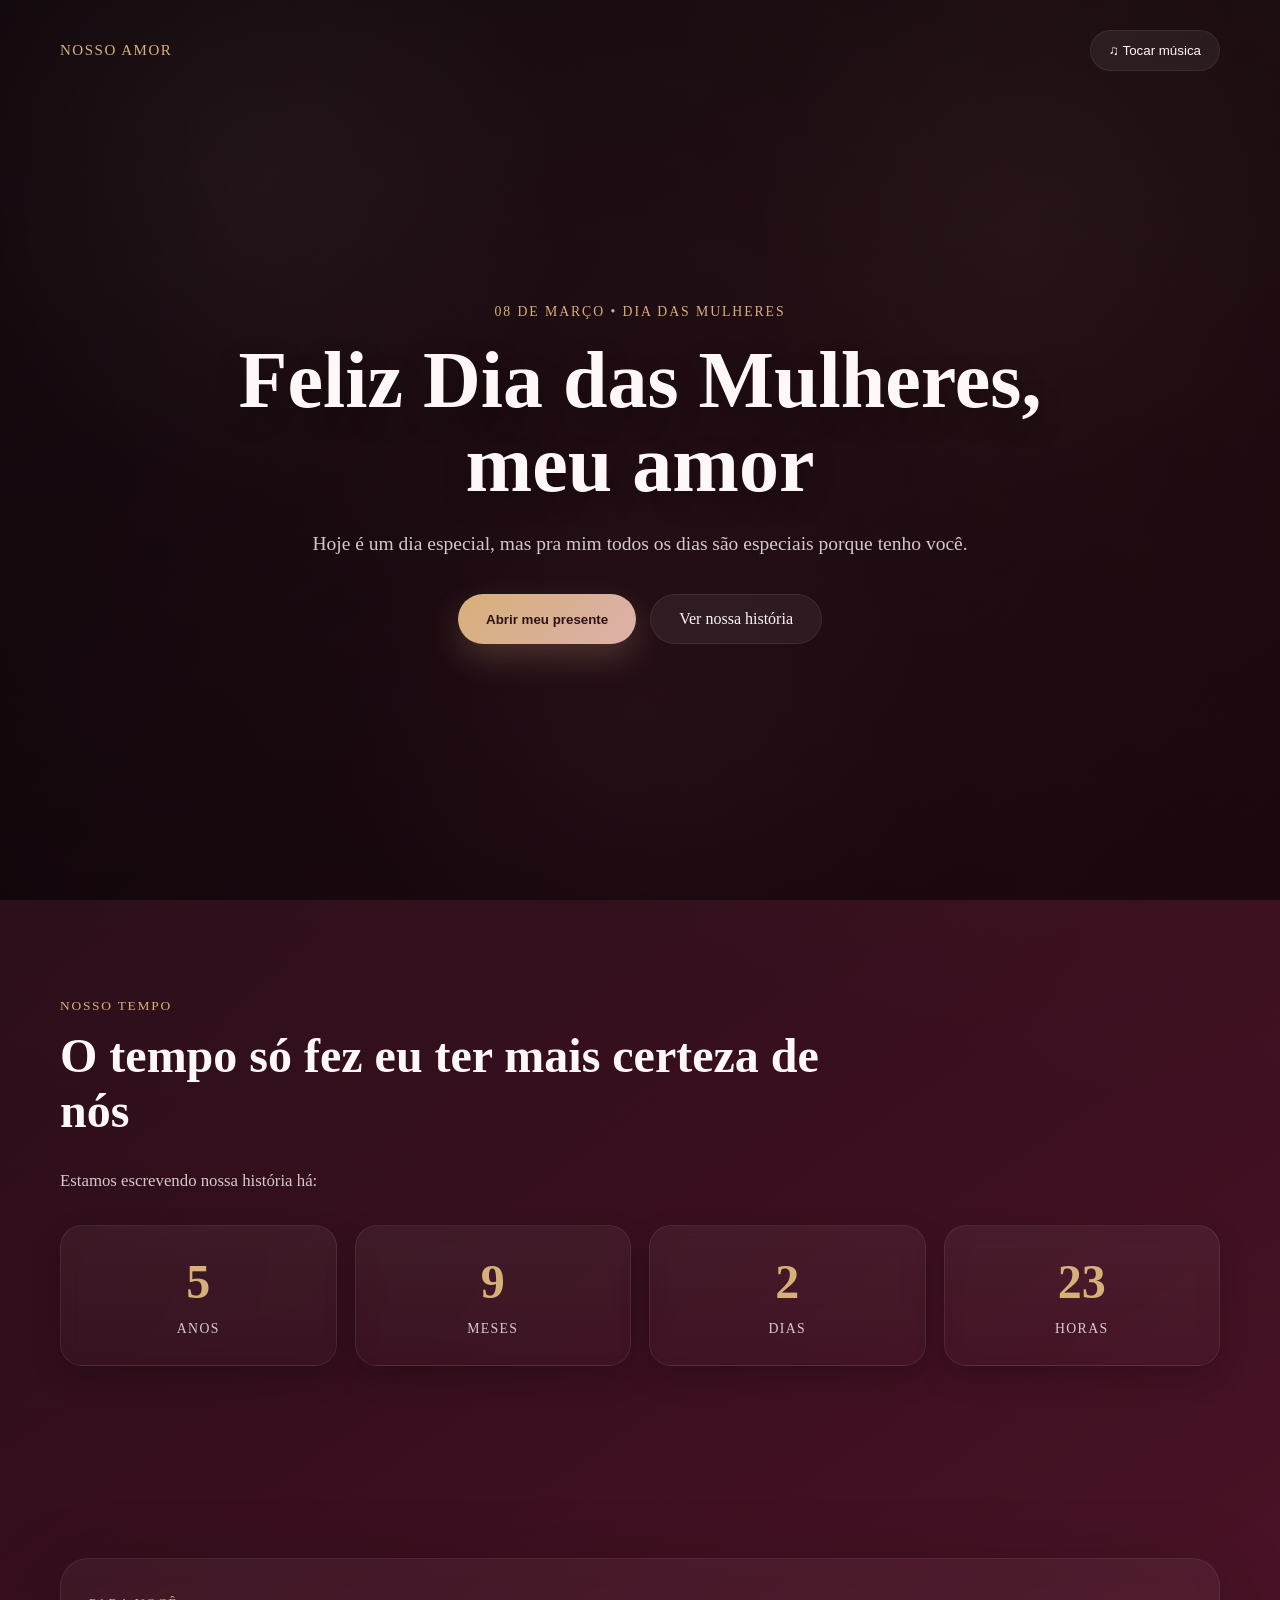
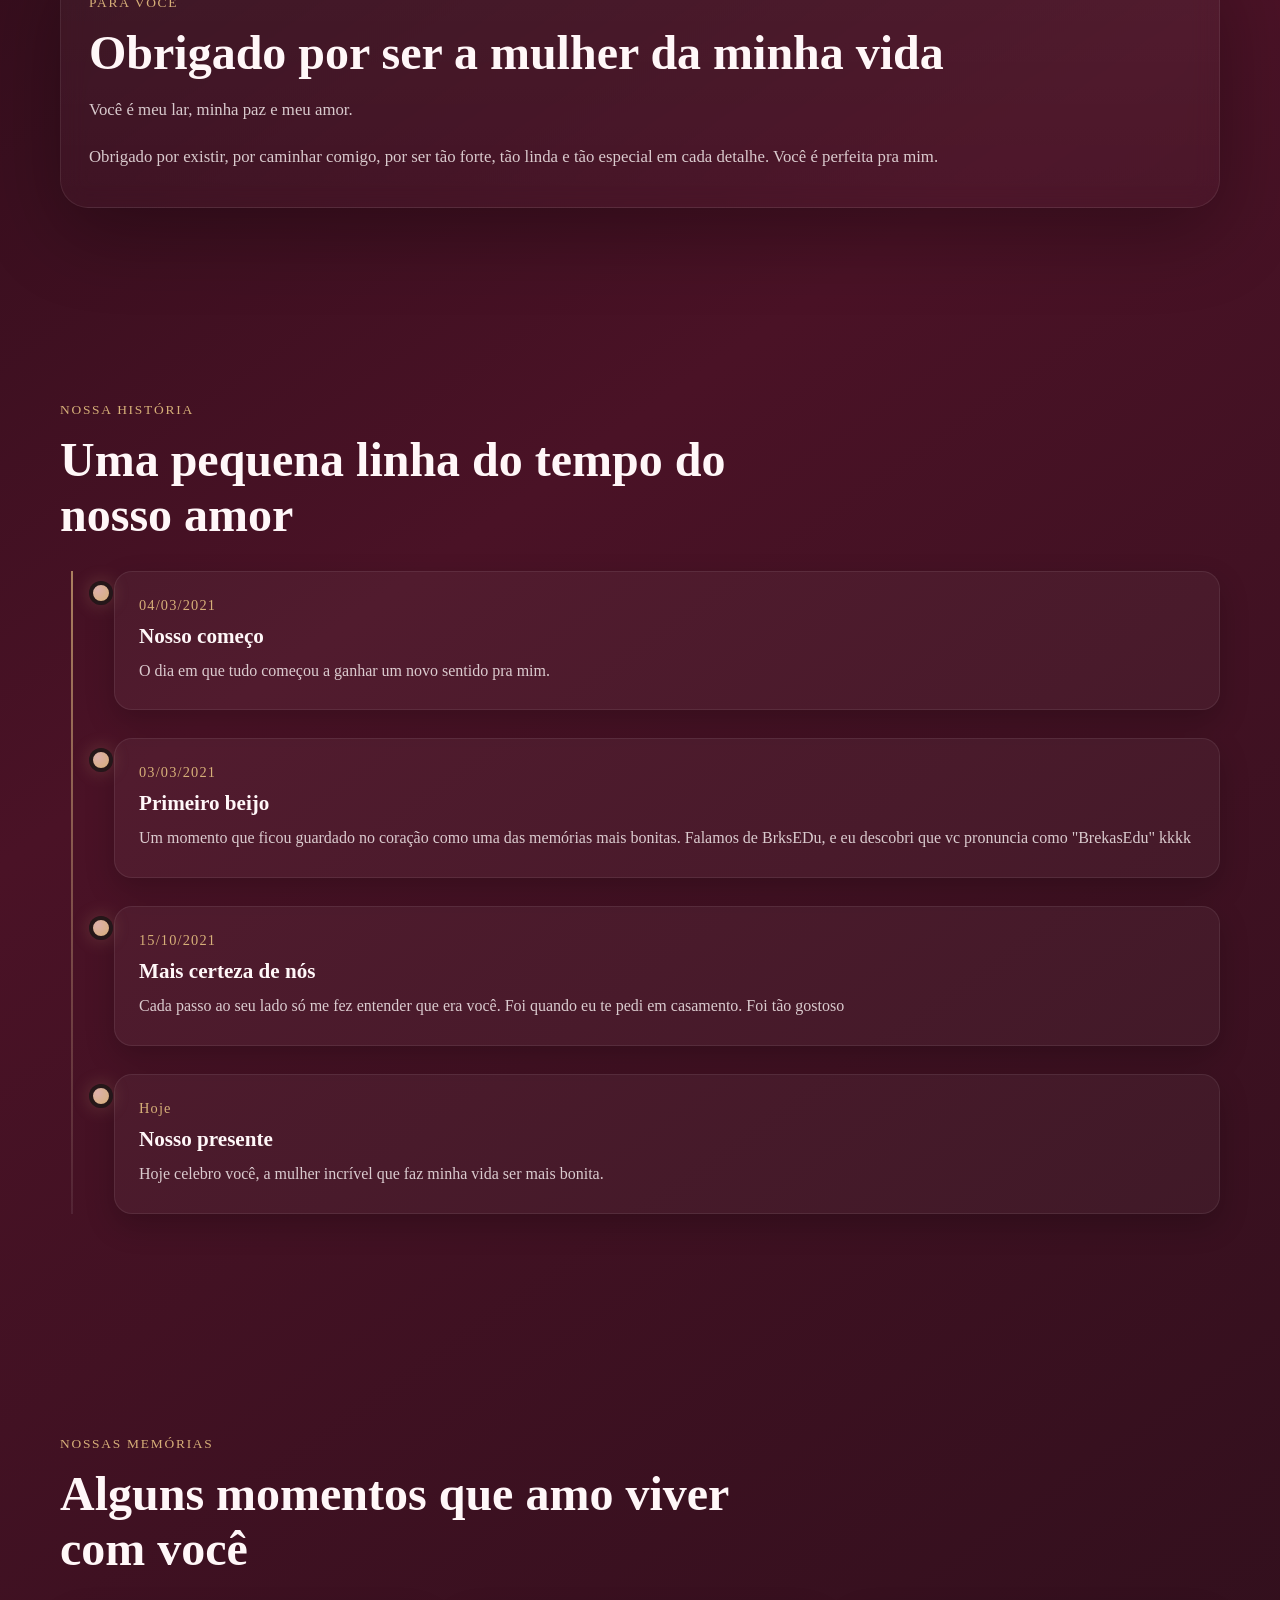
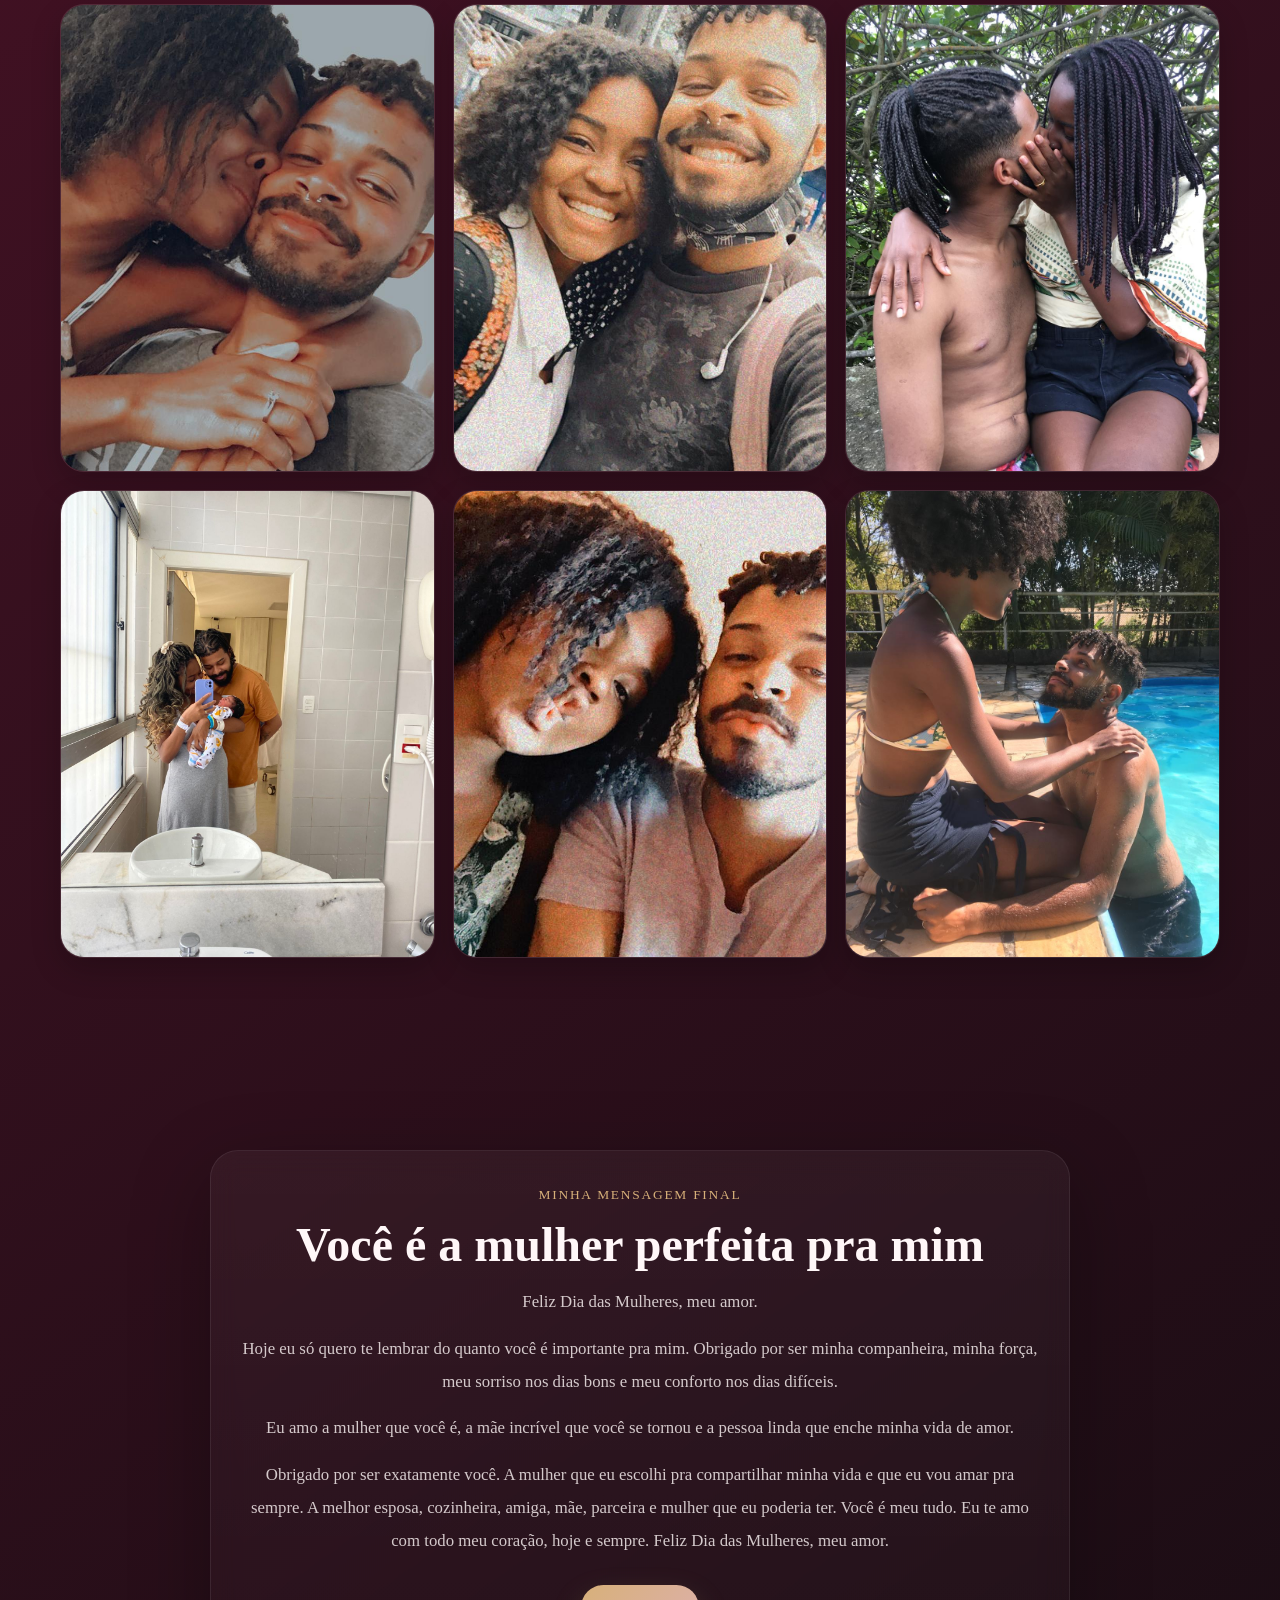
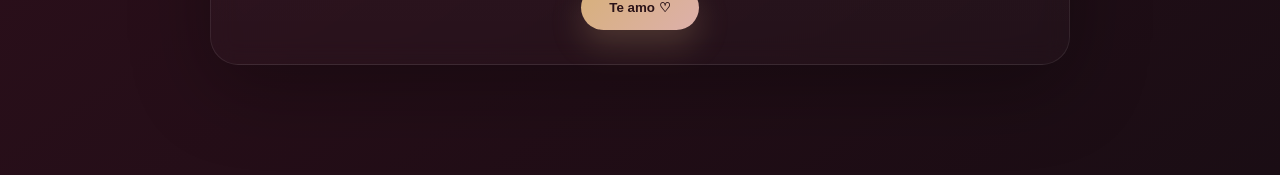
==== presente.html @ 34dbd72b "feat: presente do dia das mulheres pra minha esposa" ====
<!DOCTYPE html>
<html lang="pt-BR">
<head>
  <meta charset="UTF-8" />
  <meta name="viewport" content="width=device-width, initial-scale=1.0" />
  <title>Feliz Dia das Mulheres, meu amor</title>
  <link rel="stylesheet" href="css/presente.css" />
</head>
<body>
  <div id="hearts-container" aria-hidden="true"></div>

  <audio id="bg-music" loop>
    <source src="assets/audio/Coldplay-Sparks.mp3.mp3" type="audio/mpeg" />
    Seu navegador não suporta áudio.
  </audio>

  <header class="hero">
    <div class="hero-overlay"></div>

    <nav class="topbar">
      <span class="topbar-brand">Nosso Amor</span>
      <button id="music-toggle" class="music-toggle" type="button" aria-label="Ativar música">
        ♫ Tocar música
      </button>
    </nav>

    <section class="hero-content reveal">
      <span class="hero-kicker">08 de março • Dia das Mulheres</span>
      <h1>Feliz Dia das Mulheres, meu amor</h1>
      <p class="hero-description">
        Hoje é um dia especial, mas pra mim todos os dias são especiais porque tenho você.
      </p>

      <div class="hero-actions">
        <button id="open-surprise" class="primary-btn" type="button">
          Abrir meu presente
        </button>
        <a href="#timeline" class="secondary-btn">Ver nossa história</a>
      </div>
    </section>
  </header>

  <main>
    <section class="section counter-section reveal">
      <div class="section-header">
        <span class="section-tag">Nosso tempo</span>
        <h2>O tempo só fez eu ter mais certeza de nós</h2>
      </div>

      <p class="section-text">
        Estamos escrevendo nossa história há:
      </p>

      <div class="counter-grid" id="counter">
        <article class="counter-card">
          <strong id="years">0</strong>
          <span>Anos</span>
        </article>
        <article class="counter-card">
          <strong id="months">0</strong>
          <span>Meses</span>
        </article>
        <article class="counter-card">
          <strong id="days">0</strong>
          <span>Dias</span>
        </article>
        <article class="counter-card">
          <strong id="hours">0</strong>
          <span>Horas</span>
        </article>
      </div>
    </section>

    <section class="section message-section reveal">
      <div class="message-card">
        <span class="section-tag">Para você</span>
        <h2>Obrigado por ser a mulher da minha vida</h2>
        <p>
          Você é meu lar, minha paz e meu amor.
        </p>
        <p>
          Obrigado por existir, por caminhar comigo, por ser tão forte, tão linda
          e tão especial em cada detalhe. Você é perfeita pra mim.
        </p>
      </div>
    </section>

    <section id="timeline" class="section timeline-section reveal">
      <div class="section-header">
        <span class="section-tag">Nossa história</span>
        <h2>Uma pequena linha do tempo do nosso amor</h2>
      </div>

      <div class="timeline">
        <article class="timeline-item reveal">
          <div class="timeline-dot"></div>
          <div class="timeline-card">
            <span class="timeline-date">04/03/2021</span>
            <h3>Nosso começo</h3>
            <p>O dia em que tudo começou a ganhar um novo sentido pra mim.</p>
          </div>
        </article>

        <article class="timeline-item reveal">
          <div class="timeline-dot"></div>
          <div class="timeline-card">
            <span class="timeline-date">03/03/2021</span>
            <h3>Primeiro beijo</h3>
            <p>Um momento que ficou guardado no coração como uma das memórias mais bonitas. Falamos de BrksEDu, e eu descobri que vc pronuncia como "BrekasEdu" kkkk</p>
          </div>
        </article>

        <article class="timeline-item reveal">
          <div class="timeline-dot"></div>
          <div class="timeline-card">
            <span class="timeline-date">15/10/2021</span>
            <h3>Mais certeza de nós</h3>
            <p>Cada passo ao seu lado só me fez entender que era você. Foi quando eu te pedi em casamento. Foi tão gostoso</p>
          </div>
        </article>

        <article class="timeline-item reveal">
          <div class="timeline-dot"></div>
          <div class="timeline-card">
            <span class="timeline-date">Hoje</span>
            <h3>Nosso presente</h3>
            <p>Hoje celebro você, a mulher incrível que faz minha vida ser mais bonita.</p>
          </div>
        </article>
      </div>
    </section>

    <section class="section gallery-section reveal">
      <div class="section-header">
        <span class="section-tag">Nossas memórias</span>
        <h2>Alguns momentos que amo viver com você</h2>
      </div>

      <div class="gallery-grid">
        <figure class="photo-card reveal">
          <img src="assets/img/beijo.jpg.jpeg" alt="Momento especial nosso 1" />
        </figure>

        <figure class="photo-card reveal">
          <img src="assets/img/capa.jpg.jpeg" alt="Momento especial nosso 2" />
        </figure>

        <figure class="photo-card reveal">
          <img src="assets/img/noivado.jpg.jpeg" alt="Momento especial nosso 3" />
        </figure>

        <figure class="photo-card reveal">
          <img src="assets/img/perfil.jpg.jpeg" alt="Momento especial nosso 4" />
        </figure>

        <figure class="photo-card reveal">
          <img src="assets/img/primeiro.jpg.jpeg" alt="Momento especial nosso 5" />
        </figure>

        <figure class="photo-card reveal">
          <img src="assets/img/viagem.jpg.jpeg" alt="Momento especial nosso 6" />
        </figure>
      </div>
    </section>

    <section class="section final-letter-section reveal">
      <div class="final-letter">
        <span class="section-tag">Minha mensagem final</span>
        <h2>Você é a mulher perfeita pra mim</h2>
        <p>
          Feliz Dia das Mulheres, meu amor.
        </p>
        <p>
          Hoje eu só quero te lembrar do quanto você é importante pra mim.
          Obrigado por ser minha companheira, minha força, meu sorriso nos dias bons
          e meu conforto nos dias difíceis.
        </p>
        <p>
          Eu amo a mulher que você é, a mãe incrível que você se tornou
          e a pessoa linda que enche minha vida de amor.
        </p>
        <p>
          Obrigado por ser exatamente você. A mulher que eu escolhi pra compartilhar minha vida e que eu vou amar pra sempre.
          A melhor esposa, cozinheira, amiga, mãe, parceira e mulher que eu poderia ter. Você é meu tudo.
          Eu te amo com todo meu coração, hoje e sempre. Feliz Dia das Mulheres, meu amor.
        </p>

        <button id="love-btn" class="primary-btn" type="button">
          Te amo ♡
        </button>
      </div>
    </section>
  </main>

  <script src="js/presente.js"></script>
</body>
</html>
---- css/presente.css ----
:root {
  --bg-dark: #12070d;
  --bg-dark-2: #1a0d14;
  --wine: #4a1226;
  --wine-soft: #6d3247;
  --rose-burnt: #a9687e;
  --gold: #d7b079;
  --rose-gold: #ddb0ab;
  --white: #fff7f8;
  --white-soft: rgba(255, 247, 248, 0.8);
  --line: rgba(255, 255, 255, 0.08);
  --glass: rgba(255, 255, 255, 0.04);
  --shadow: 0 24px 80px rgba(0, 0, 0, 0.3);
  --shadow-soft: 0 12px 30px rgba(0, 0, 0, 0.2);
  --radius-xl: 28px;
  --radius-lg: 22px;
  --radius-md: 18px;
  --container: 1160px;
}

* {
  margin: 0;
  padding: 0;
  box-sizing: border-box;
}

html {
  scroll-behavior: smooth;
}

body {
  font-family: Georgia, "Times New Roman", serif;
  background:
    radial-gradient(circle at top left, rgba(169, 104, 126, 0.11), transparent 28%),
    radial-gradient(circle at top right, rgba(215, 176, 121, 0.08), transparent 22%),
    linear-gradient(145deg, var(--bg-dark) 0%, var(--wine) 42%, var(--bg-dark-2) 100%);
  color: var(--white);
  overflow-x: hidden;
}

img {
  display: block;
  max-width: 100%;
}

main {
  position: relative;
  z-index: 1;
}

#hearts-container {
  position: fixed;
  inset: 0;
  pointer-events: none;
  overflow: hidden;
  z-index: 40;
}

.heart {
  position: absolute;
  bottom: -40px;
  color: rgba(255, 214, 222, 0.82);
  font-size: 20px;
  animation: floatHeart linear forwards;
  filter: drop-shadow(0 0 10px rgba(255, 194, 206, 0.22));
  will-change: transform, opacity;
}

@keyframes floatHeart {
  0% {
    transform: translateY(0) translateX(0) scale(0.7);
    opacity: 0;
  }
  15% {
    opacity: 1;
  }
  50% {
    transform: translateY(-50vh) translateX(var(--drift)) scale(1);
    opacity: 0.95;
  }
  100% {
    transform: translateY(-120vh) translateX(calc(var(--drift) * 0.6)) scale(1.18);
    opacity: 0;
  }
}


.hero {
  position: relative;
  min-height: 100vh;
  padding: 24px;
  display: flex;
  flex-direction: column;
  justify-content: space-between;
  overflow: hidden;
}

.hero::before {
  content: "";
  position: absolute;
  inset: 0;
  background:
    radial-gradient(circle at 20% 20%, rgba(221, 176, 171, 0.1), transparent 25%),
    radial-gradient(circle at 80% 25%, rgba(215, 176, 121, 0.08), transparent 22%),
    radial-gradient(circle at 50% 80%, rgba(109, 50, 71, 0.25), transparent 30%);
  z-index: 0;
}

.hero-overlay {
  position: absolute;
  inset: 0;
  background:
    linear-gradient(to bottom, rgba(0, 0, 0, 0.28), rgba(0, 0, 0, 0.42)),
    radial-gradient(circle at center, transparent 0%, rgba(0, 0, 0, 0.26) 100%);
  z-index: 0;
}

.topbar,
.hero-content {
  width: min(var(--container), 100%);
  margin: 0 auto;
  position: relative;
  z-index: 2;
}

.topbar {
  display: flex;
  align-items: center;
  justify-content: space-between;
  gap: 16px;
  padding-top: 6px;
}

.topbar-brand {
  color: var(--gold);
  letter-spacing: 0.1em;
  text-transform: uppercase;
  font-size: 0.94rem;
}

.music-toggle,
.primary-btn,
.secondary-btn {
  border: none;
  cursor: pointer;
  border-radius: 999px;
  transition: transform 0.32s ease, box-shadow 0.32s ease, filter 0.32s ease, background 0.32s ease;
}

.music-toggle {
  padding: 12px 18px;
  background: rgba(255, 255, 255, 0.06);
  color: var(--white);
  border: 1px solid rgba(255, 255, 255, 0.08);
  backdrop-filter: blur(10px);
}

.music-toggle:hover,
.primary-btn:hover,
.secondary-btn:hover {
  transform: translateY(-2px);
}

.hero-content {
  display: flex;
  flex-direction: column;
  justify-content: center;
  min-height: calc(100vh - 96px);
  text-align: center;
  align-items: center;
}

.hero-kicker {
  display: inline-block;
  margin-bottom: 18px;
  color: var(--gold);
  text-transform: uppercase;
  letter-spacing: 0.14em;
  font-size: 0.86rem;
}

.hero-content h1 {
  font-size: clamp(2.4rem, 7vw, 5rem);
  line-height: 1.06;
  max-width: 900px;
  text-shadow: 0 10px 28px rgba(0, 0, 0, 0.28);
}

.hero-description {
  margin-top: 18px;
  max-width: 700px;
  color: var(--white-soft);
  font-size: clamp(1rem, 2.1vw, 1.22rem);
  line-height: 1.9;
}

.hero-actions {
  display: flex;
  flex-wrap: wrap;
  justify-content: center;
  gap: 14px;
  margin-top: 32px;
}

.primary-btn {
  padding: 15px 28px;
  background: linear-gradient(135deg, var(--gold), var(--rose-gold));
  color: #2b1318;
  font-weight: 700;
  box-shadow: 0 14px 32px rgba(215, 176, 121, 0.22);
}

.primary-btn:hover {
  box-shadow: 0 20px 42px rgba(215, 176, 121, 0.26);
  filter: brightness(1.03);
}

.secondary-btn {
  display: inline-flex;
  align-items: center;
  justify-content: center;
  padding: 15px 28px;
  text-decoration: none;
  background: rgba(255, 255, 255, 0.06);
  color: var(--white);
  border: 1px solid rgba(255, 255, 255, 0.08);
  backdrop-filter: blur(10px);
}

.section {
  width: min(var(--container), calc(100% - 32px));
  margin: 0 auto;
  padding: 96px 0;
}

.section-header {
  max-width: 760px;
  margin-bottom: 28px;
}

.section-tag {
  display: inline-block;
  margin-bottom: 14px;
  color: var(--gold);
  text-transform: uppercase;
  letter-spacing: 0.13em;
  font-size: 0.84rem;
}

.section h2 {
  font-size: clamp(1.8rem, 4vw, 3rem);
  line-height: 1.15;
  margin-bottom: 12px;
}

.section-text {
  font-size: 1.05rem;
  color: var(--white-soft);
  line-height: 1.8;
}

.counter-grid {
  display: grid;
  grid-template-columns: repeat(4, minmax(0, 1fr));
  gap: 18px;
  margin-top: 28px;
}

.counter-card {
  padding: 28px 18px;
  border-radius: var(--radius-lg);
  background: linear-gradient(180deg, rgba(255, 255, 255, 0.05), rgba(255, 255, 255, 0.02));
  border: 1px solid var(--line);
  box-shadow: var(--shadow-soft);
  text-align: center;
  backdrop-filter: blur(10px);
}

.counter-card strong {
  display: block;
  font-size: clamp(2rem, 5vw, 3rem);
  color: var(--gold);
  margin-bottom: 10px;
}

.counter-card span {
  color: var(--white-soft);
  text-transform: uppercase;
  letter-spacing: 0.1em;
  font-size: 0.86rem;
}

.message-card,
.final-letter {
  padding: 34px 28px;
  border-radius: var(--radius-xl);
  border: 1px solid var(--line);
  background: linear-gradient(180deg, rgba(255, 255, 255, 0.045), rgba(255, 255, 255, 0.02));
  box-shadow: var(--shadow);
  backdrop-filter: blur(12px);
}

.message-card p,
.final-letter p {
  font-size: 1.05rem;
  line-height: 1.95;
  color: var(--white-soft);
  margin-top: 14px;
}

.timeline {
  position: relative;
  margin-top: 26px;
  padding-left: 30px;
}

.timeline::before {
  content: "";
  position: absolute;
  top: 0;
  left: 11px;
  width: 2px;
  height: 100%;
  background: linear-gradient(to bottom, rgba(215, 176, 121, 0.7), rgba(255, 255, 255, 0.08));
}

.timeline-item {
  position: relative;
  padding-left: 24px;
  margin-bottom: 28px;
}

.timeline-dot {
  position: absolute;
  top: 10px;
  left: -1px;
  width: 24px;
  height: 24px;
  border-radius: 50%;
  background: radial-gradient(circle at 30% 30%, var(--rose-gold), var(--gold));
  box-shadow: 0 0 18px rgba(215, 176, 121, 0.24);
  border: 4px solid rgba(18, 7, 13, 0.9);
}

.timeline-card {
  padding: 24px;
  border-radius: var(--radius-md);
  background: rgba(255, 255, 255, 0.04);
  border: 1px solid var(--line);
  box-shadow: var(--shadow-soft);
}

.timeline-date {
  display: inline-block;
  margin-bottom: 10px;
  color: var(--gold);
  font-size: 0.9rem;
  letter-spacing: 0.08em;
}

.timeline-card h3 {
  font-size: 1.32rem;
  margin-bottom: 8px;
}

.timeline-card p {
  color: var(--white-soft);
  line-height: 1.8;
}

.gallery-grid {
  display: grid;
  grid-template-columns: repeat(3, minmax(0, 1fr));
  gap: 18px;
  margin-top: 24px;
}

.photo-card {
  position: relative;
  overflow: hidden;
  border-radius: 24px;
  border: 1px solid var(--line);
  box-shadow: var(--shadow-soft);
  background: rgba(255, 255, 255, 0.03);
}

.photo-card img {
  width: 100%;
  height: 100%;
  aspect-ratio: 4 / 5;
  object-fit: cover;
  transition: transform 0.6s ease, filter 0.6s ease;
}

.photo-card:hover img {
  transform: scale(1.05);
  filter: brightness(1.04);
}

.final-letter-section {
  padding-bottom: 110px;
}

.final-letter {
  max-width: 860px;
  margin: 0 auto;
  text-align: center;
}

.final-letter .primary-btn {
  margin-top: 28px;
}

.reveal {
  opacity: 0;
  transform: translateY(30px);
  transition: opacity 0.8s ease, transform 0.8s ease;
}

.reveal.visible {
  opacity: 1;
  transform: translateY(0);
}

@media (max-width: 980px) {
  .counter-grid,
  .gallery-grid {
    grid-template-columns: repeat(2, minmax(0, 1fr));
  }
}

@media (max-width: 680px) {
  .hero {
    min-height: auto;
    padding: 20px 16px 48px;
  }

  .topbar {
    flex-direction: column;
    align-items: stretch;
  }

  .music-toggle {
    width: 100%;
  }

  .hero-content {
    min-height: unset;
    padding-top: 70px;
    padding-bottom: 32px;
  }

  .hero-actions {
    flex-direction: column;
    width: 100%;
  }

  .primary-btn,
  .secondary-btn {
    width: 100%;
  }

  .section {
    width: min(var(--container), calc(100% - 24px));
    padding: 72px 0;
  }

  .counter-grid,
  .gallery-grid {
    grid-template-columns: 1fr;
  }

  .timeline {
    padding-left: 22px;
  }

  .timeline-item {
    padding-left: 20px;
  }

  .timeline-dot {
    width: 20px;
    height: 20px;
    left: 1px;
  }

  .message-card,
  .final-letter {
    padding: 28px 20px;
  }
}

button:disabled {
    pointer-events: none;
}
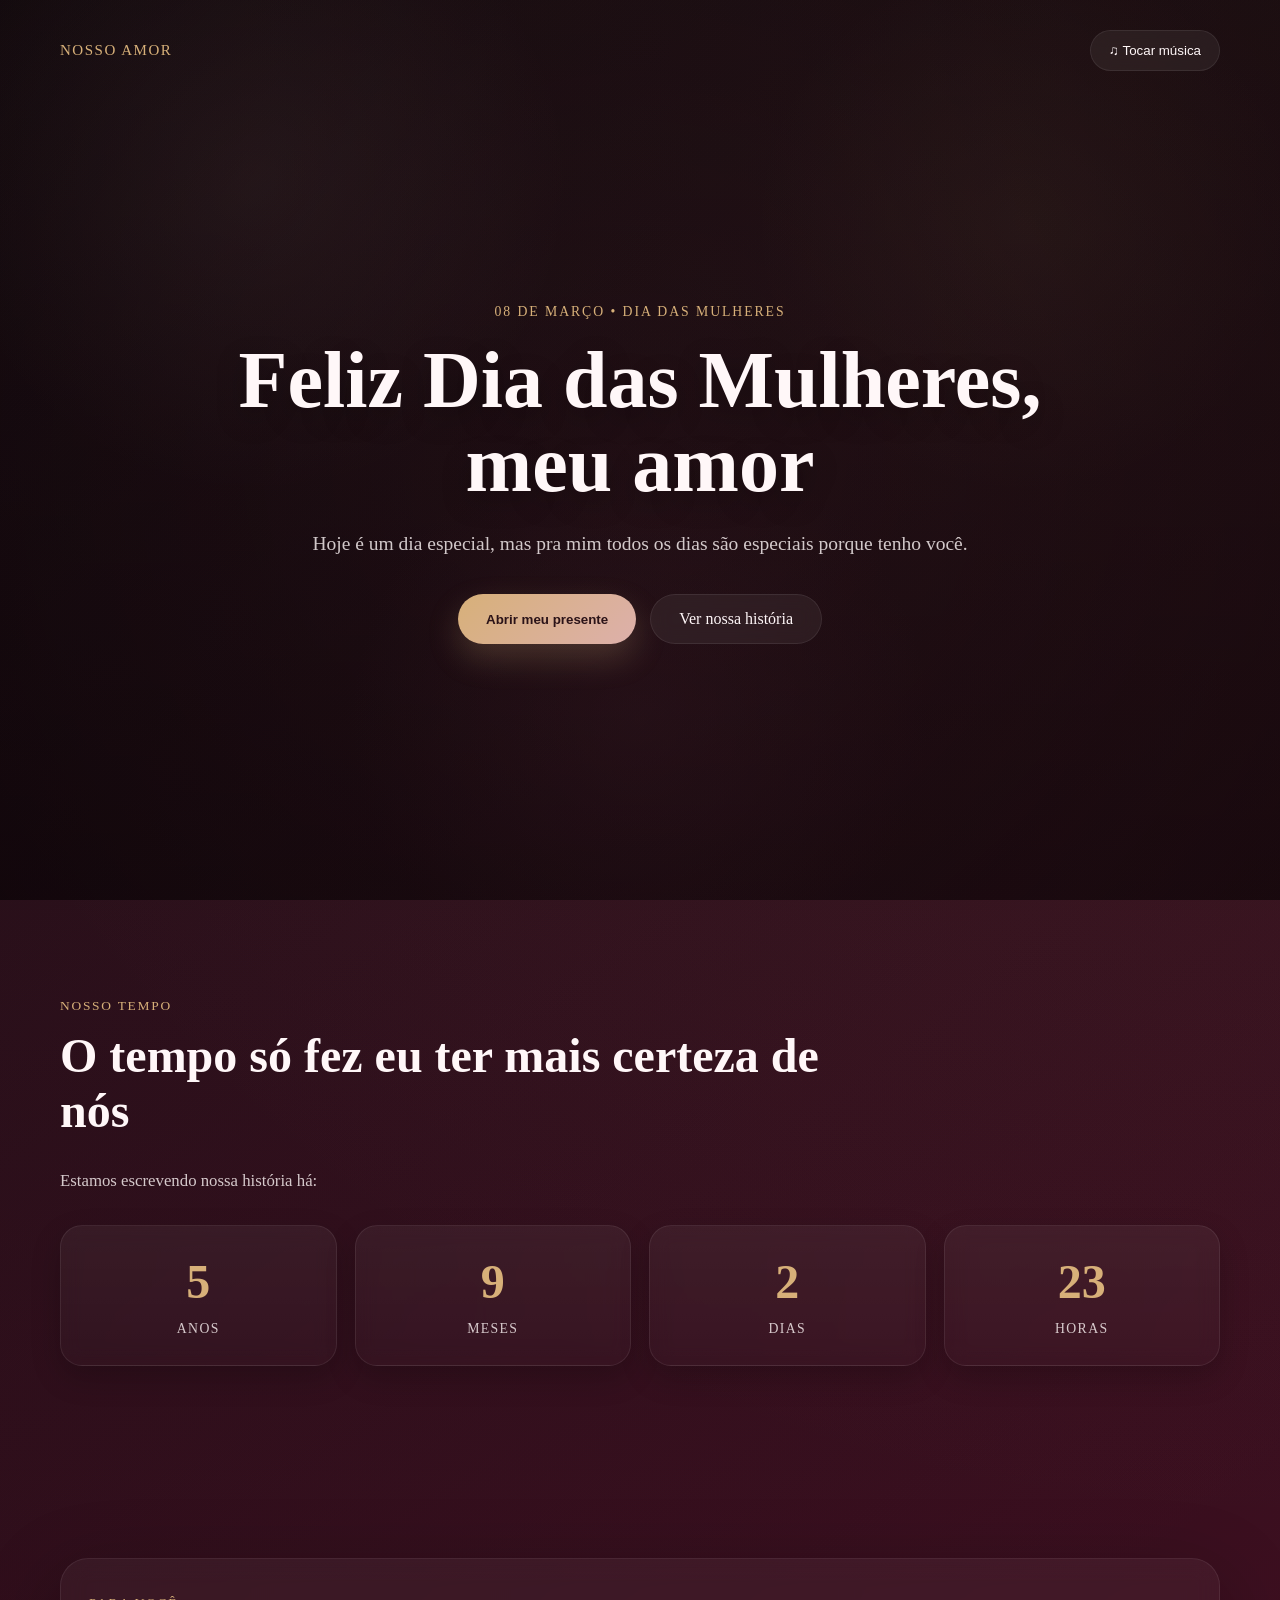
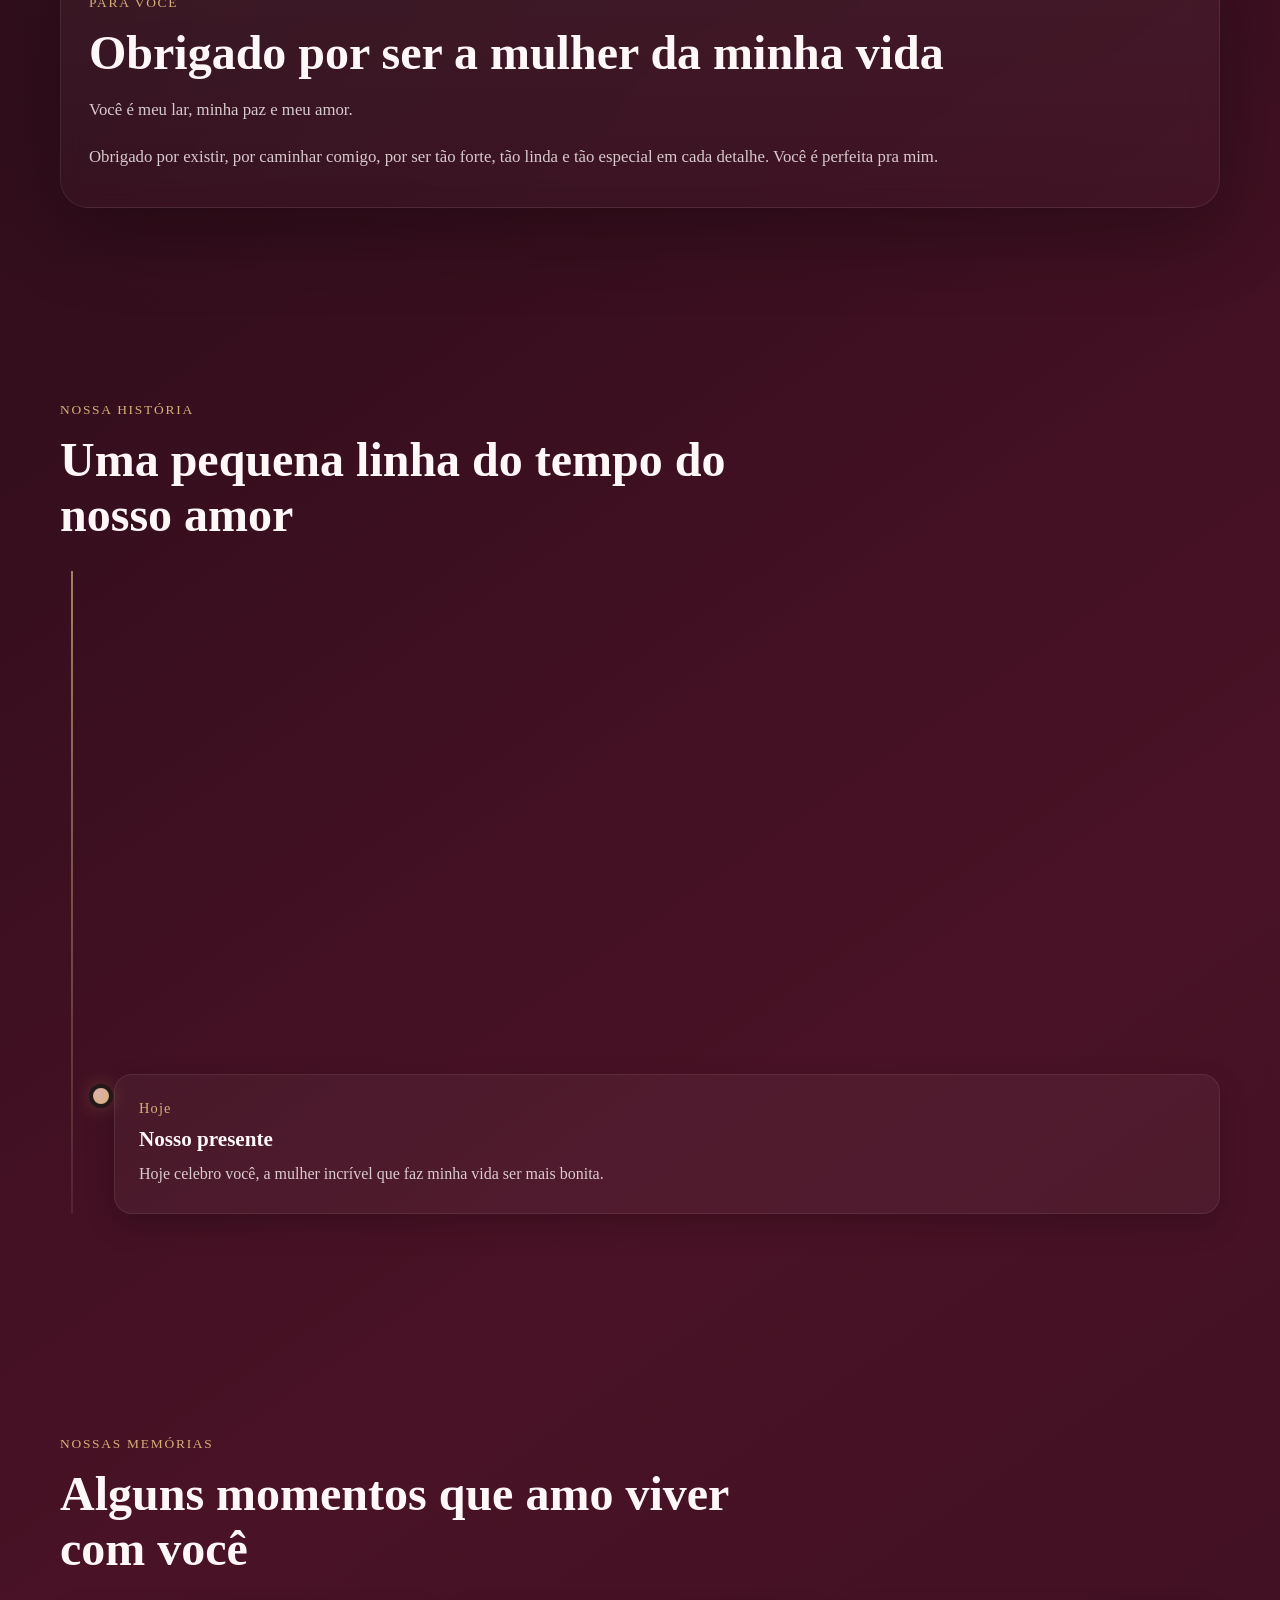
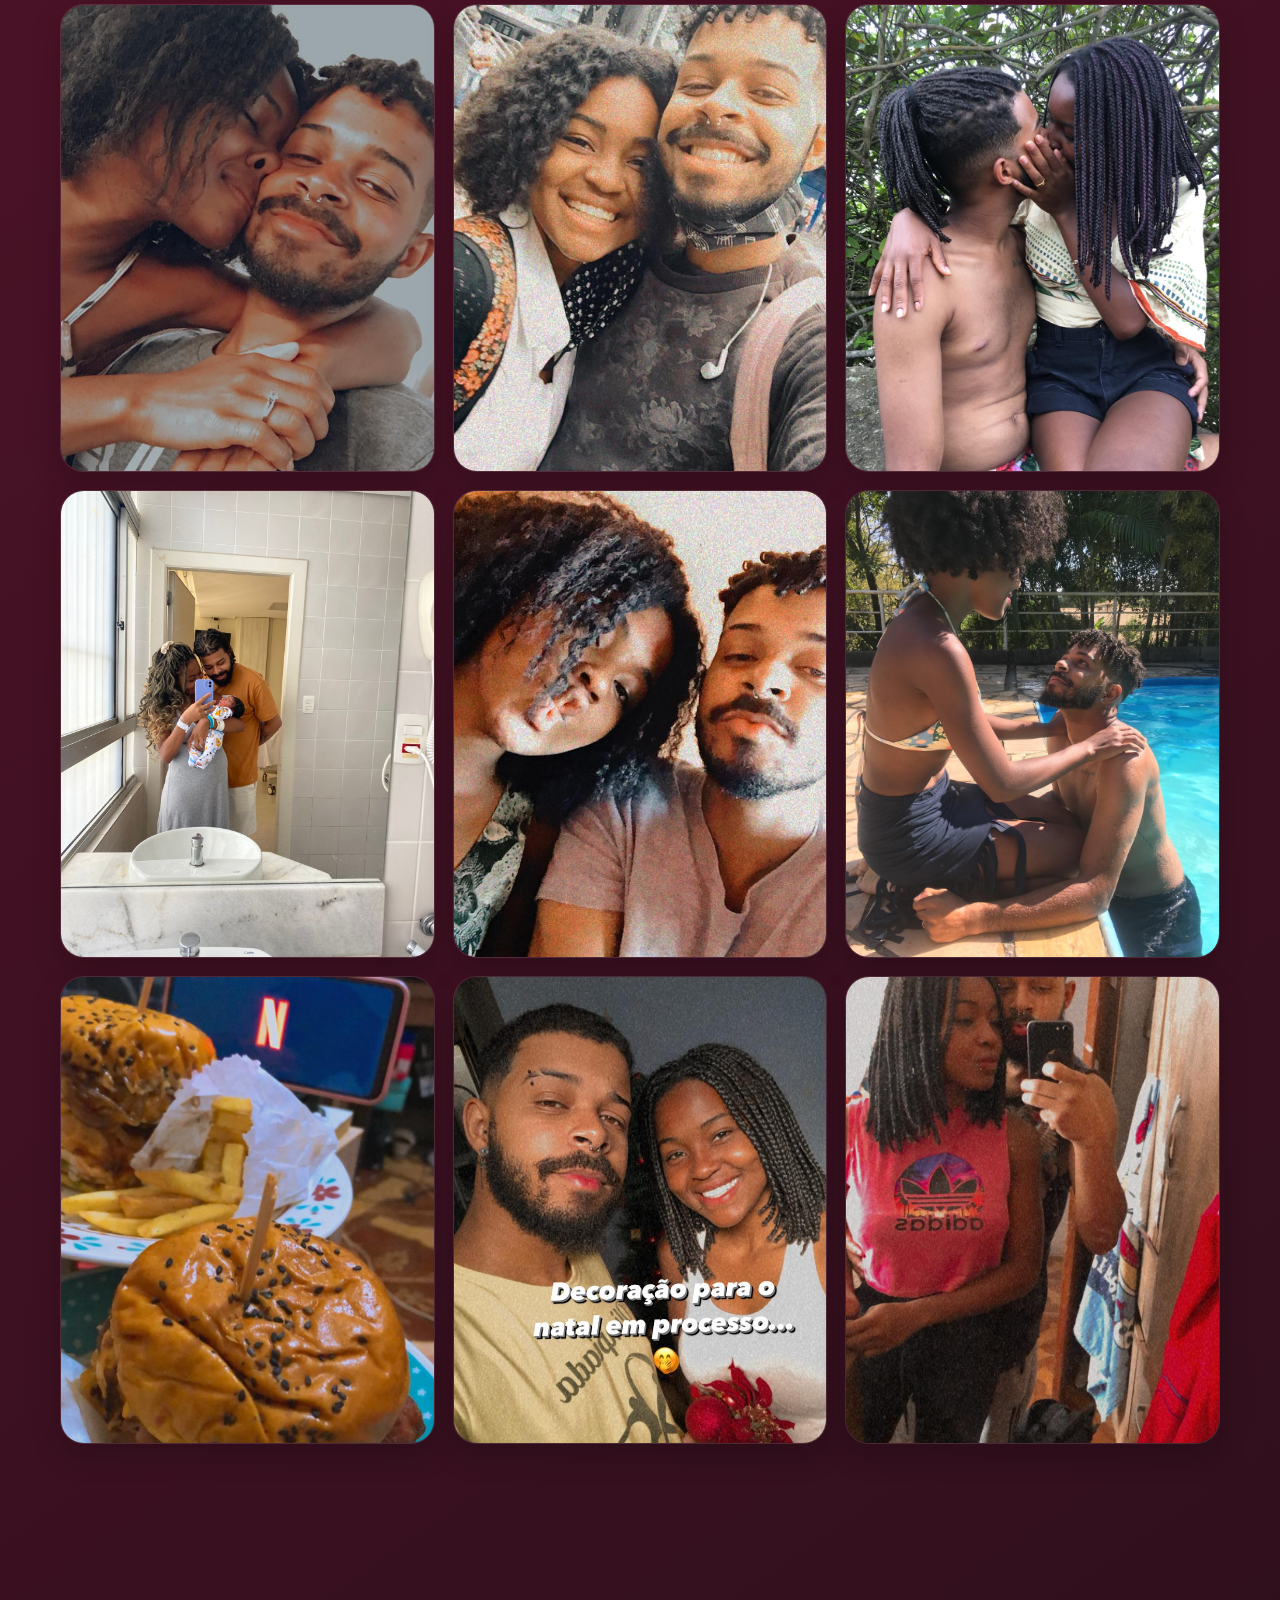
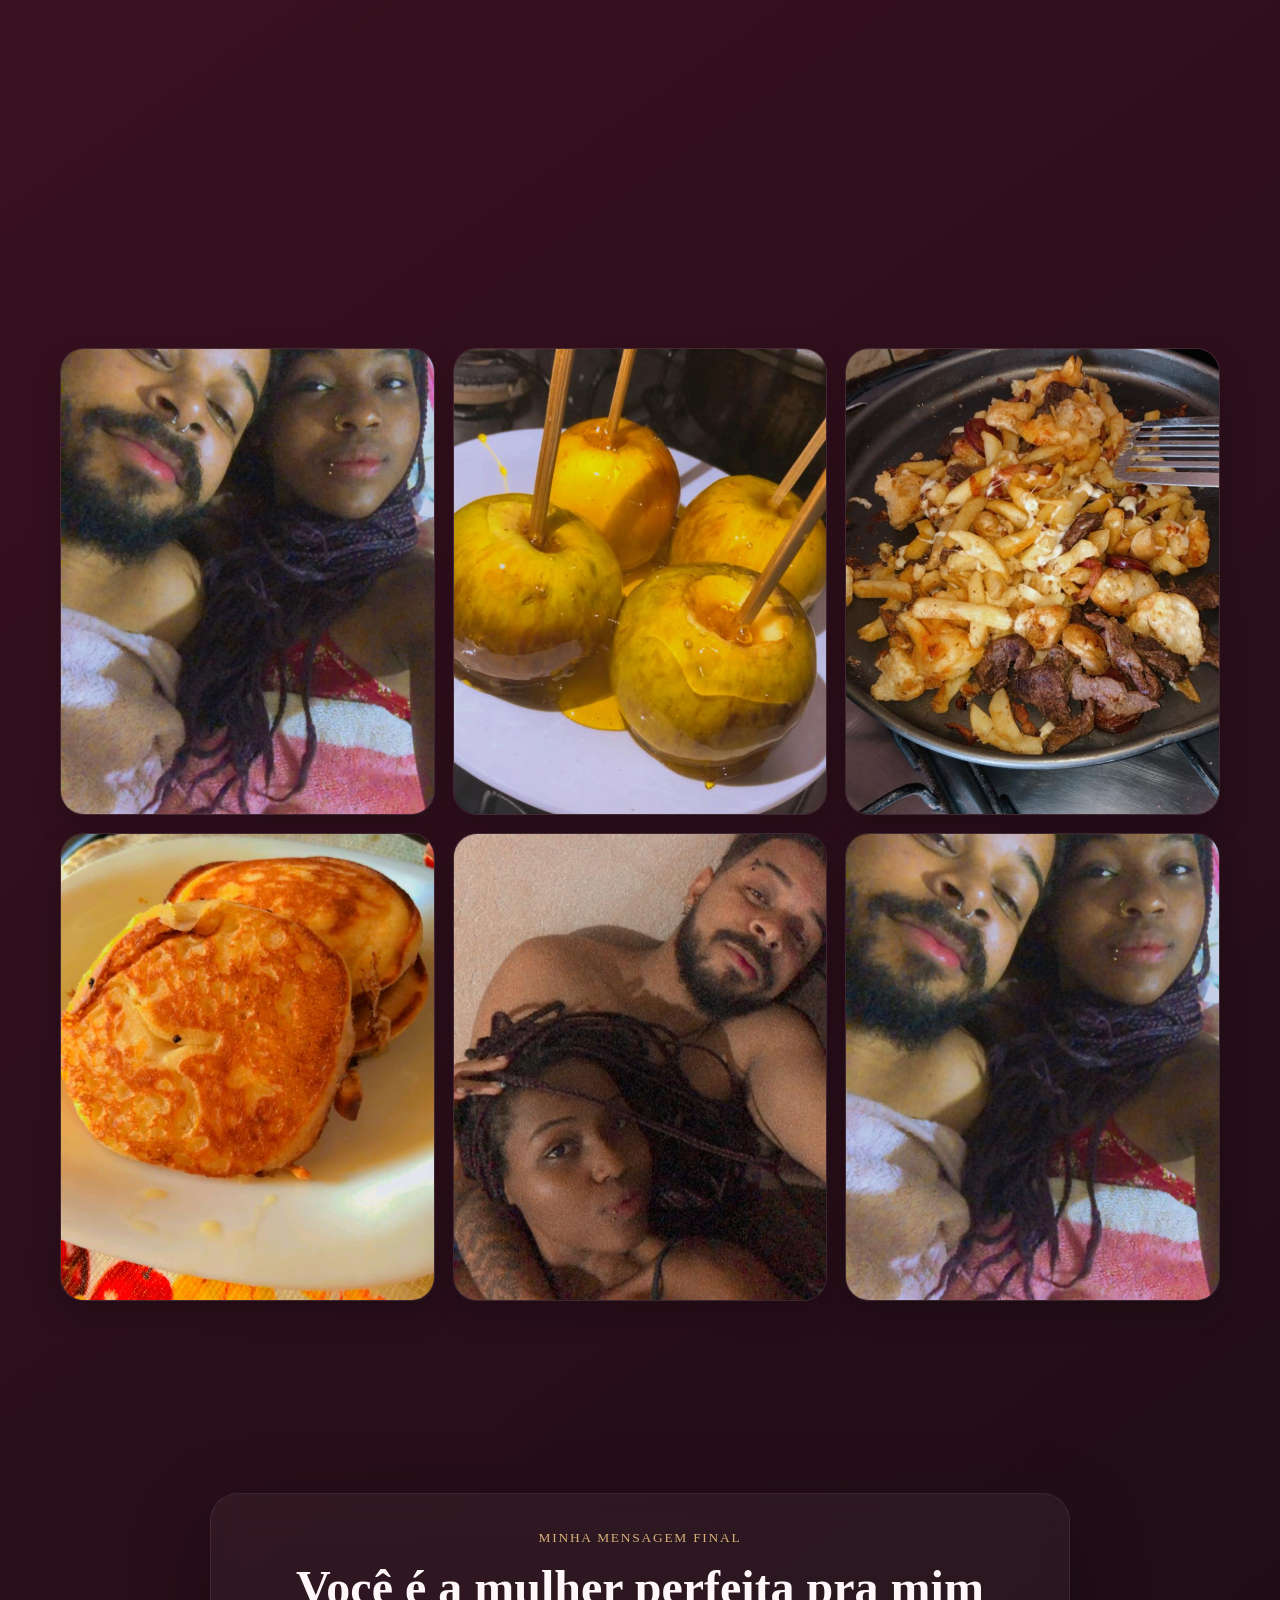
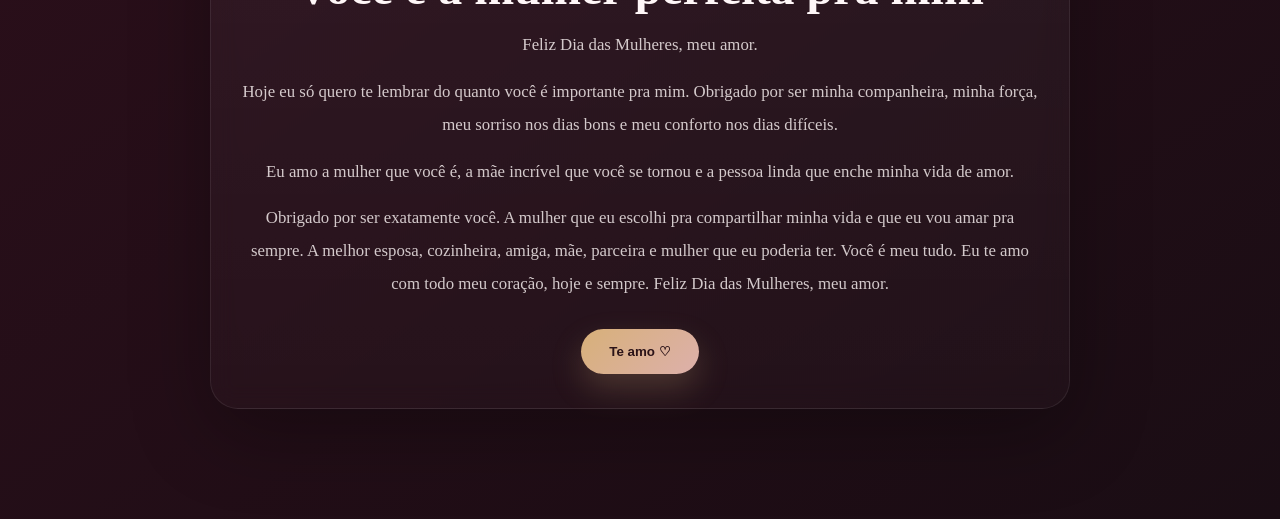
==== commit c43eeec7: "feat: adição de mais fotos e detalhes." ====
--- a/presente.html
+++ b/presente.html
@@ -160,6 +160,54 @@
         <figure class="photo-card reveal">
           <img src="assets/img/viagem.jpg.jpeg" alt="Momento especial nosso 6" />
         </figure>
+
+        <figure class="photo-card reveal">
+          <img src="assets/img/WhatsApp Image 2026-03-07 at 12.03.18.jpeg" alt="Momento especial nosso 7" />
+        </figure>
+
+        <figure class="photo-card reveal">
+          <img src="assets/img/WhatsApp Image 2026-03-07 at 12.03.19 (1).jpeg" alt="Momento especial nosso 8" />
+        </figure>
+
+        <figure class="photo-card reveal">
+          <img src="assets/img/WhatsApp Image 2026-03-07 at 12.03.19 (2).jpeg" alt="Momento especial nosso 9" />
+        </figure>
+
+        <figure class="photo-card reveal">
+          <img src="assets/img/WhatsApp Image 2026-03-07 at 12.03.19.jpeg" alt="Momento especial nosso 10" />
+        </figure>
+
+        <figure class="photo-card reveal">
+          <img src="assets/img/WhatsApp Image 2026-03-07 at 12.03.20 (1).jpeg" alt="Momento especial nosso 11" />
+        </figure>
+
+        <figure class="photo-card reveal">
+          <img src="assets/img/WhatsApp Image 2026-03-07 at 12.03.20.jpeg" alt="Momento especial nosso 12" />
+        </figure>
+
+        <figure class="photo-card reveal">
+          <img src="assets/img/WhatsApp Image 2026-03-07 at 12.03.24.jpeg" alt="Momento especial nosso 13" />
+        </figure>
+
+        <figure class="photo-card reveal">
+          <img src="assets/img/WhatsApp Image 2026-03-07 at 12.03.21.jpeg" alt="Momento especial nosso 14" />
+        </figure>
+
+        <figure class="photo-card reveal">
+          <img src="assets/img/WhatsApp Image 2026-03-07 at 12.03.25 (1).jpeg" alt="Momento especial nosso 15" />
+        </figure>
+
+        <figure class="photo-card reveal">
+          <img src="assets/img/WhatsApp Image 2026-03-07 at 12.03.27.jpeg" alt="Momento especial nosso 16" />
+        </figure>
+
+        <figure class="photo-card reveal">
+          <img src="assets/img/WhatsApp Image 2026-03-07 at 12.03.26.jpeg" alt="Momento especial nosso 17" />
+        </figure>
+
+        <figure class="photo-card reveal">
+          <img src="assets/img/WhatsApp Image 2026-03-07 at 12.03.24.jpeg" alt="Momento especial nosso 18" />
+        </figure>
       </div>
     </section>
 
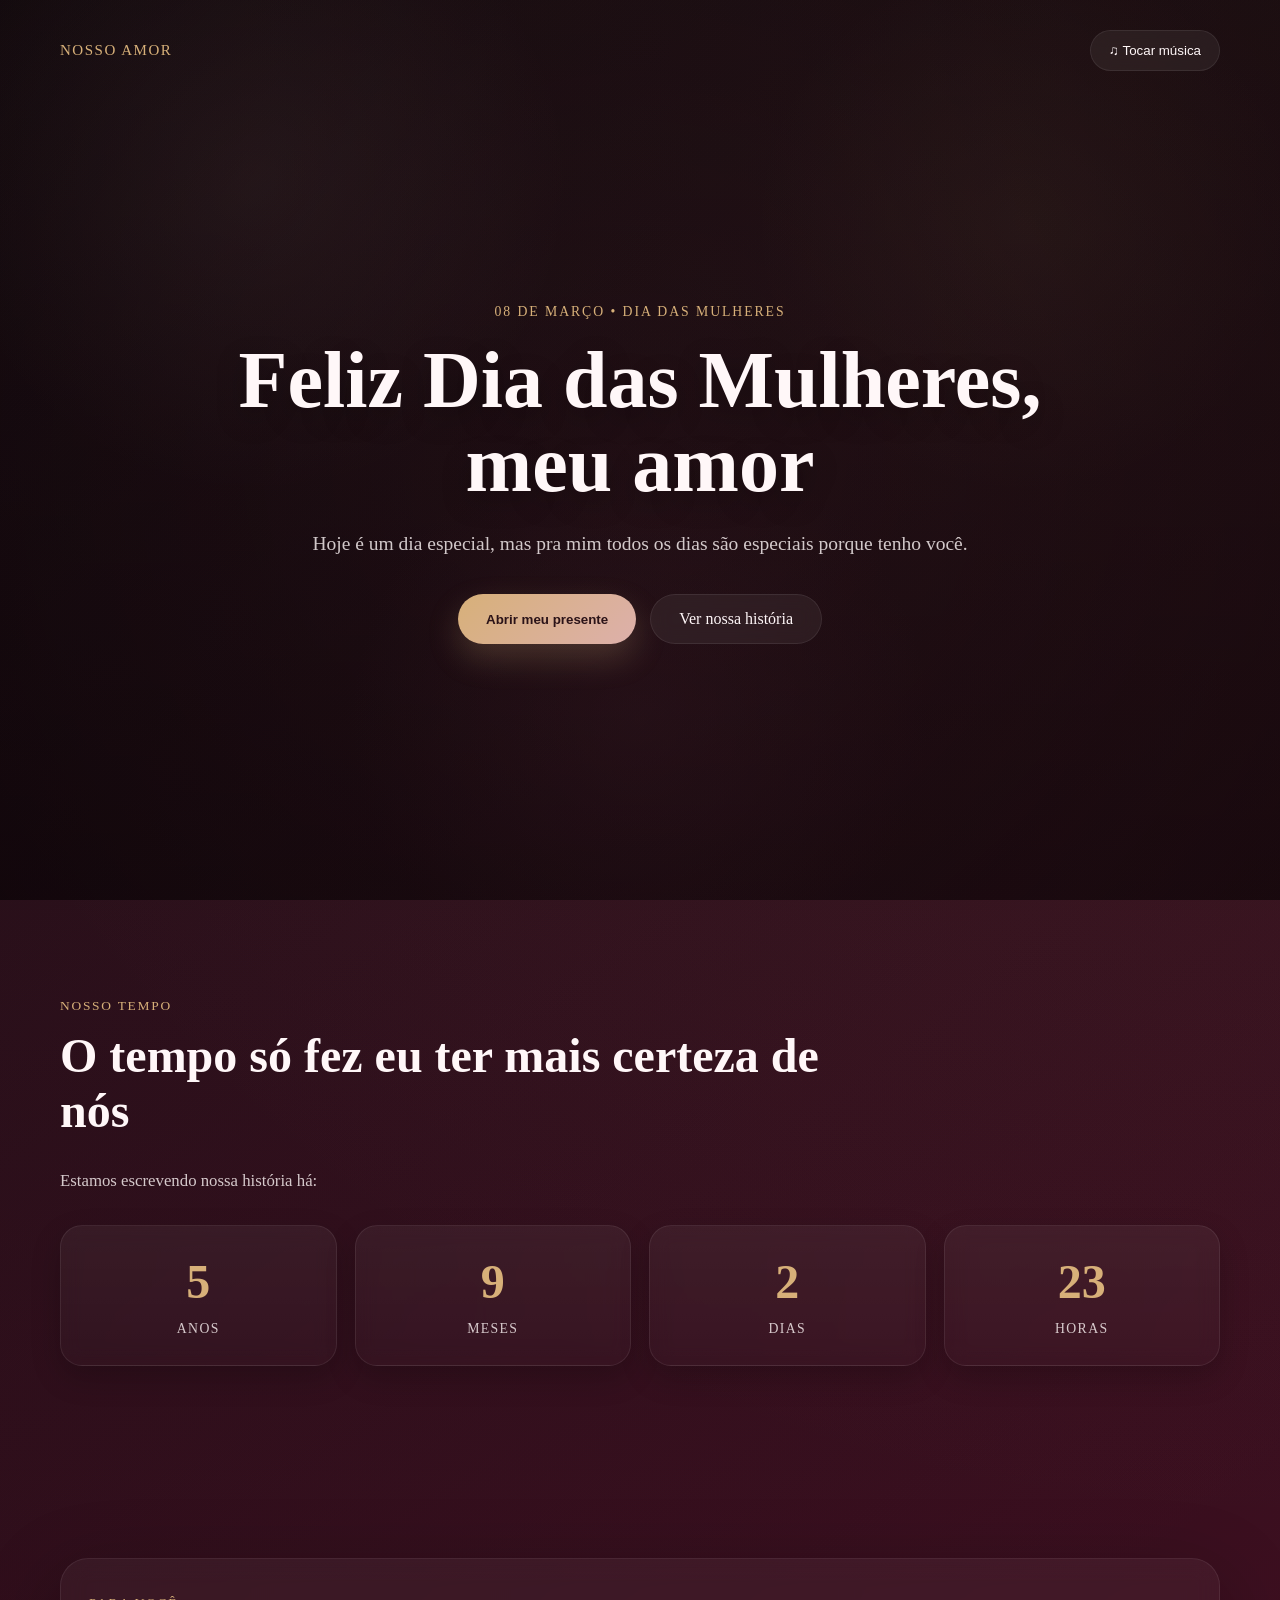
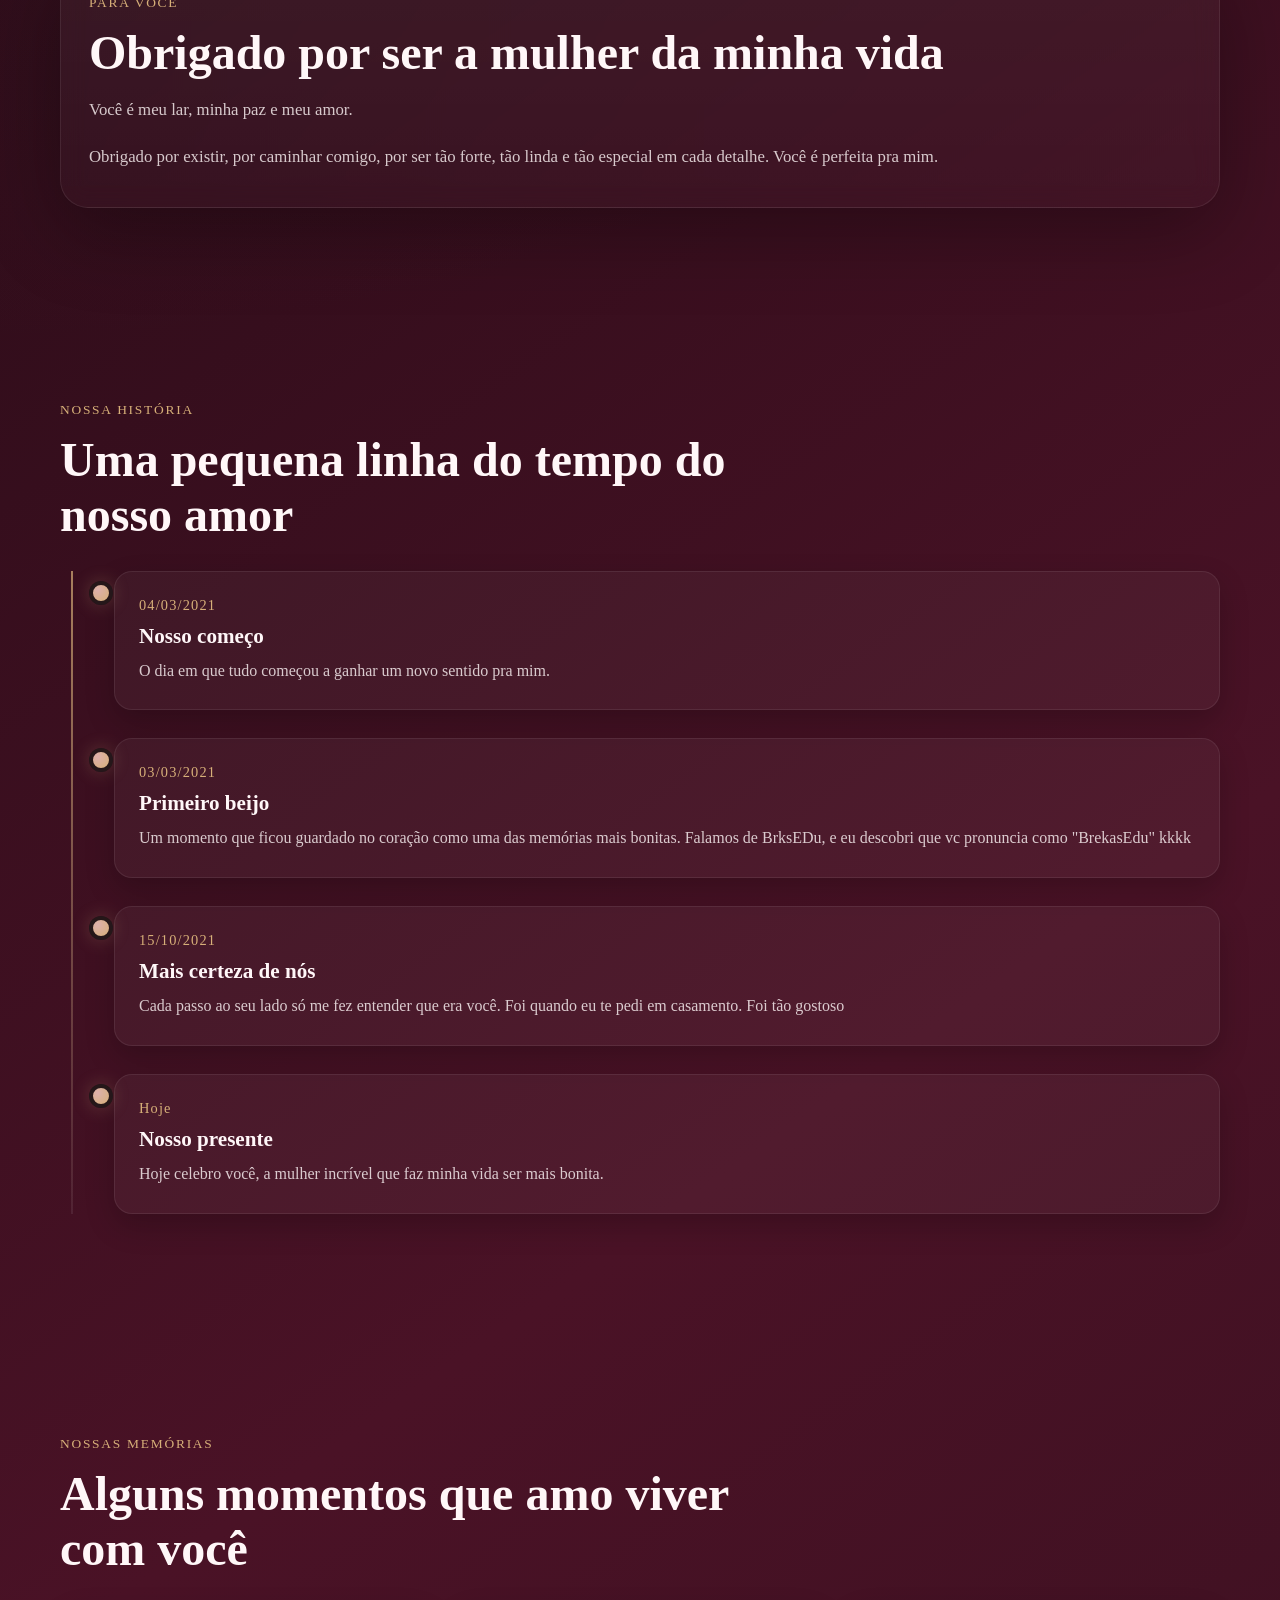
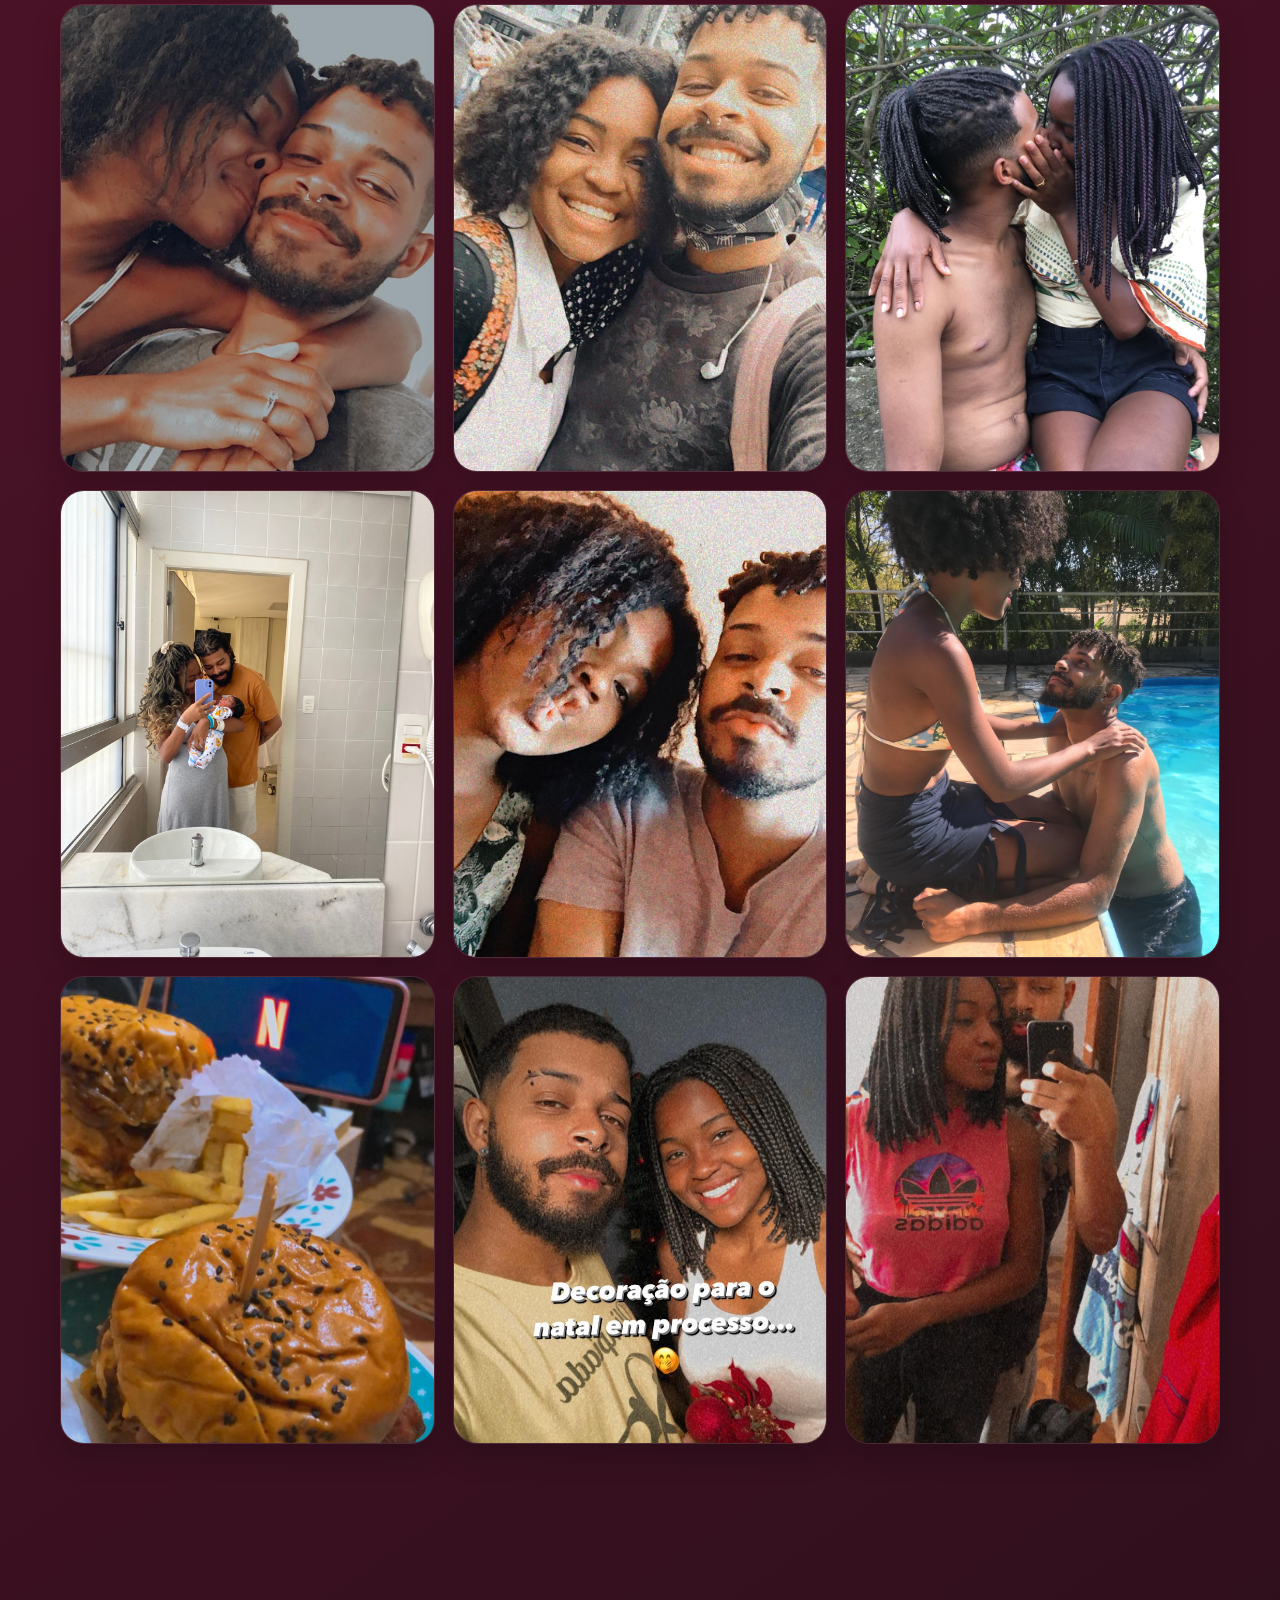
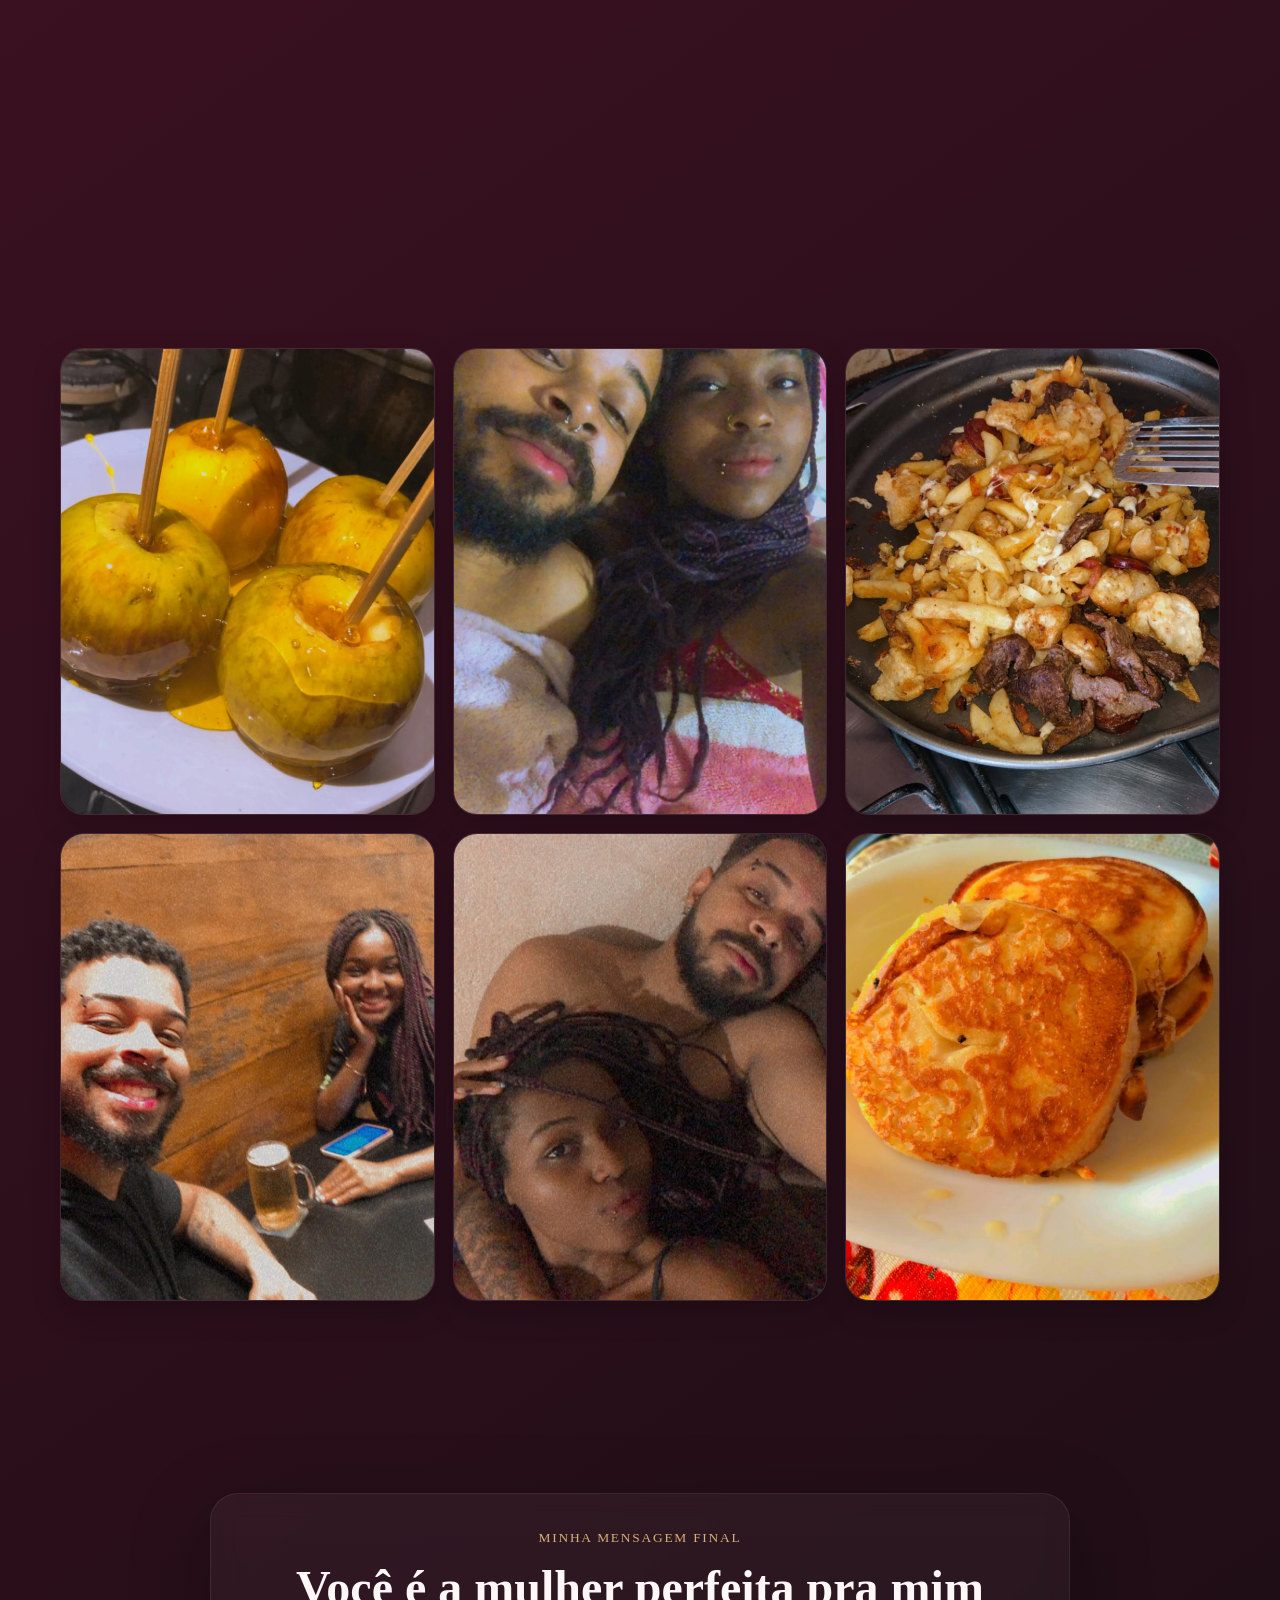
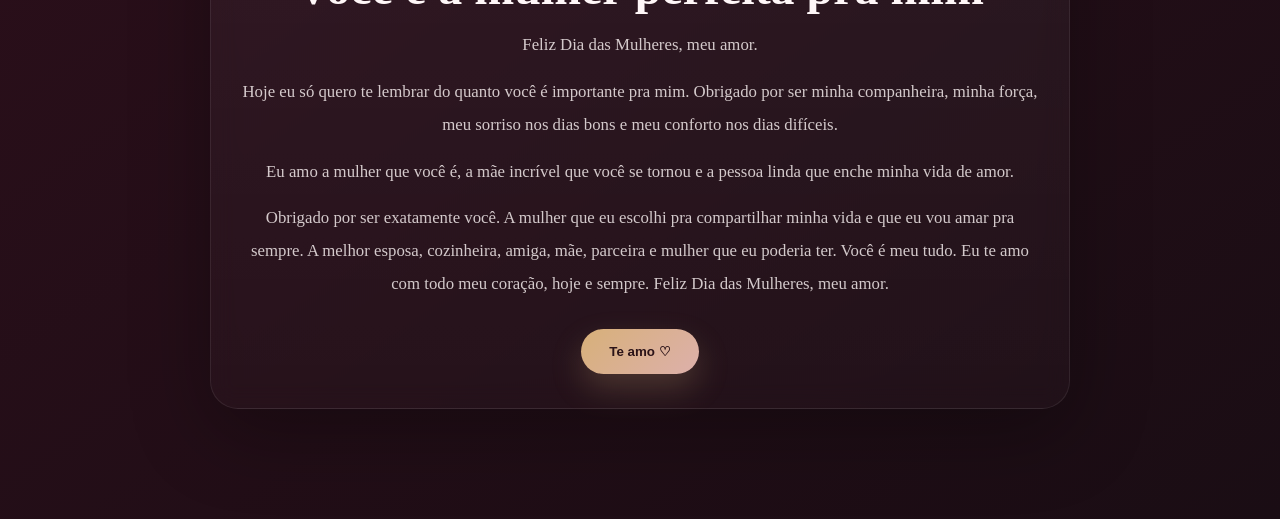
==== commit 23cfc004: "feat: arrumei os detalhes de compatibilidade" ====
--- a/presente.html
+++ b/presente.html
@@ -162,51 +162,51 @@
         </figure>
 
         <figure class="photo-card reveal">
-          <img src="assets/img/WhatsApp Image 2026-03-07 at 12.03.18.jpeg" alt="Momento especial nosso 7" />
-        </figure>
-
-        <figure class="photo-card reveal">
-          <img src="assets/img/WhatsApp Image 2026-03-07 at 12.03.19 (1).jpeg" alt="Momento especial nosso 8" />
-        </figure>
-
-        <figure class="photo-card reveal">
-          <img src="assets/img/WhatsApp Image 2026-03-07 at 12.03.19 (2).jpeg" alt="Momento especial nosso 9" />
-        </figure>
-
-        <figure class="photo-card reveal">
-          <img src="assets/img/WhatsApp Image 2026-03-07 at 12.03.19.jpeg" alt="Momento especial nosso 10" />
-        </figure>
-
-        <figure class="photo-card reveal">
-          <img src="assets/img/WhatsApp Image 2026-03-07 at 12.03.20 (1).jpeg" alt="Momento especial nosso 11" />
-        </figure>
-
-        <figure class="photo-card reveal">
-          <img src="assets/img/WhatsApp Image 2026-03-07 at 12.03.20.jpeg" alt="Momento especial nosso 12" />
-        </figure>
-
-        <figure class="photo-card reveal">
-          <img src="assets/img/WhatsApp Image 2026-03-07 at 12.03.24.jpeg" alt="Momento especial nosso 13" />
-        </figure>
-
-        <figure class="photo-card reveal">
-          <img src="assets/img/WhatsApp Image 2026-03-07 at 12.03.21.jpeg" alt="Momento especial nosso 14" />
-        </figure>
-
-        <figure class="photo-card reveal">
-          <img src="assets/img/WhatsApp Image 2026-03-07 at 12.03.25 (1).jpeg" alt="Momento especial nosso 15" />
-        </figure>
-
-        <figure class="photo-card reveal">
-          <img src="assets/img/WhatsApp Image 2026-03-07 at 12.03.27.jpeg" alt="Momento especial nosso 16" />
-        </figure>
-
-        <figure class="photo-card reveal">
-          <img src="assets/img/WhatsApp Image 2026-03-07 at 12.03.26.jpeg" alt="Momento especial nosso 17" />
-        </figure>
-
-        <figure class="photo-card reveal">
-          <img src="assets/img/WhatsApp Image 2026-03-07 at 12.03.24.jpeg" alt="Momento especial nosso 18" />
+          <img src="assets/img/1.jpeg" alt="Momento especial nosso 7" />
+        </figure>
+
+        <figure class="photo-card reveal">
+          <img src="assets/img/2.jpeg" alt="Momento especial nosso 8" />
+        </figure>
+
+        <figure class="photo-card reveal">
+          <img src="assets/img/3.jpeg" alt="Momento especial nosso 9" />
+        </figure>
+
+        <figure class="photo-card reveal">
+          <img src="assets/img/4.jpeg" alt="Momento especial nosso 10" />
+        </figure>
+
+        <figure class="photo-card reveal">
+          <img src="assets/img/5.jpeg" alt="Momento especial nosso 11" />
+        </figure>
+
+        <figure class="photo-card reveal">
+          <img src="assets/img/6.jpeg" alt="Momento especial nosso 12" />
+        </figure>
+
+        <figure class="photo-card reveal">
+          <img src="assets/img/7.jpeg" alt="Momento especial nosso 13" />
+        </figure>
+
+        <figure class="photo-card reveal">
+          <img src="assets/img/8.jpeg" alt="Momento especial nosso 14" />
+        </figure>
+
+        <figure class="photo-card reveal">
+          <img src="assets/img/9.jpeg" alt="Momento especial nosso 15" />
+        </figure>
+
+        <figure class="photo-card reveal">
+          <img src="assets/img/10.jpeg" alt="Momento especial nosso 16" />
+        </figure>
+
+        <figure class="photo-card reveal">
+          <img src="assets/img/11.jpeg" alt="Momento especial nosso 17" />
+        </figure>
+
+        <figure class="photo-card reveal">
+          <img src="assets/img/12.jpeg" alt="Momento especial nosso 18" />
         </figure>
       </div>
     </section>
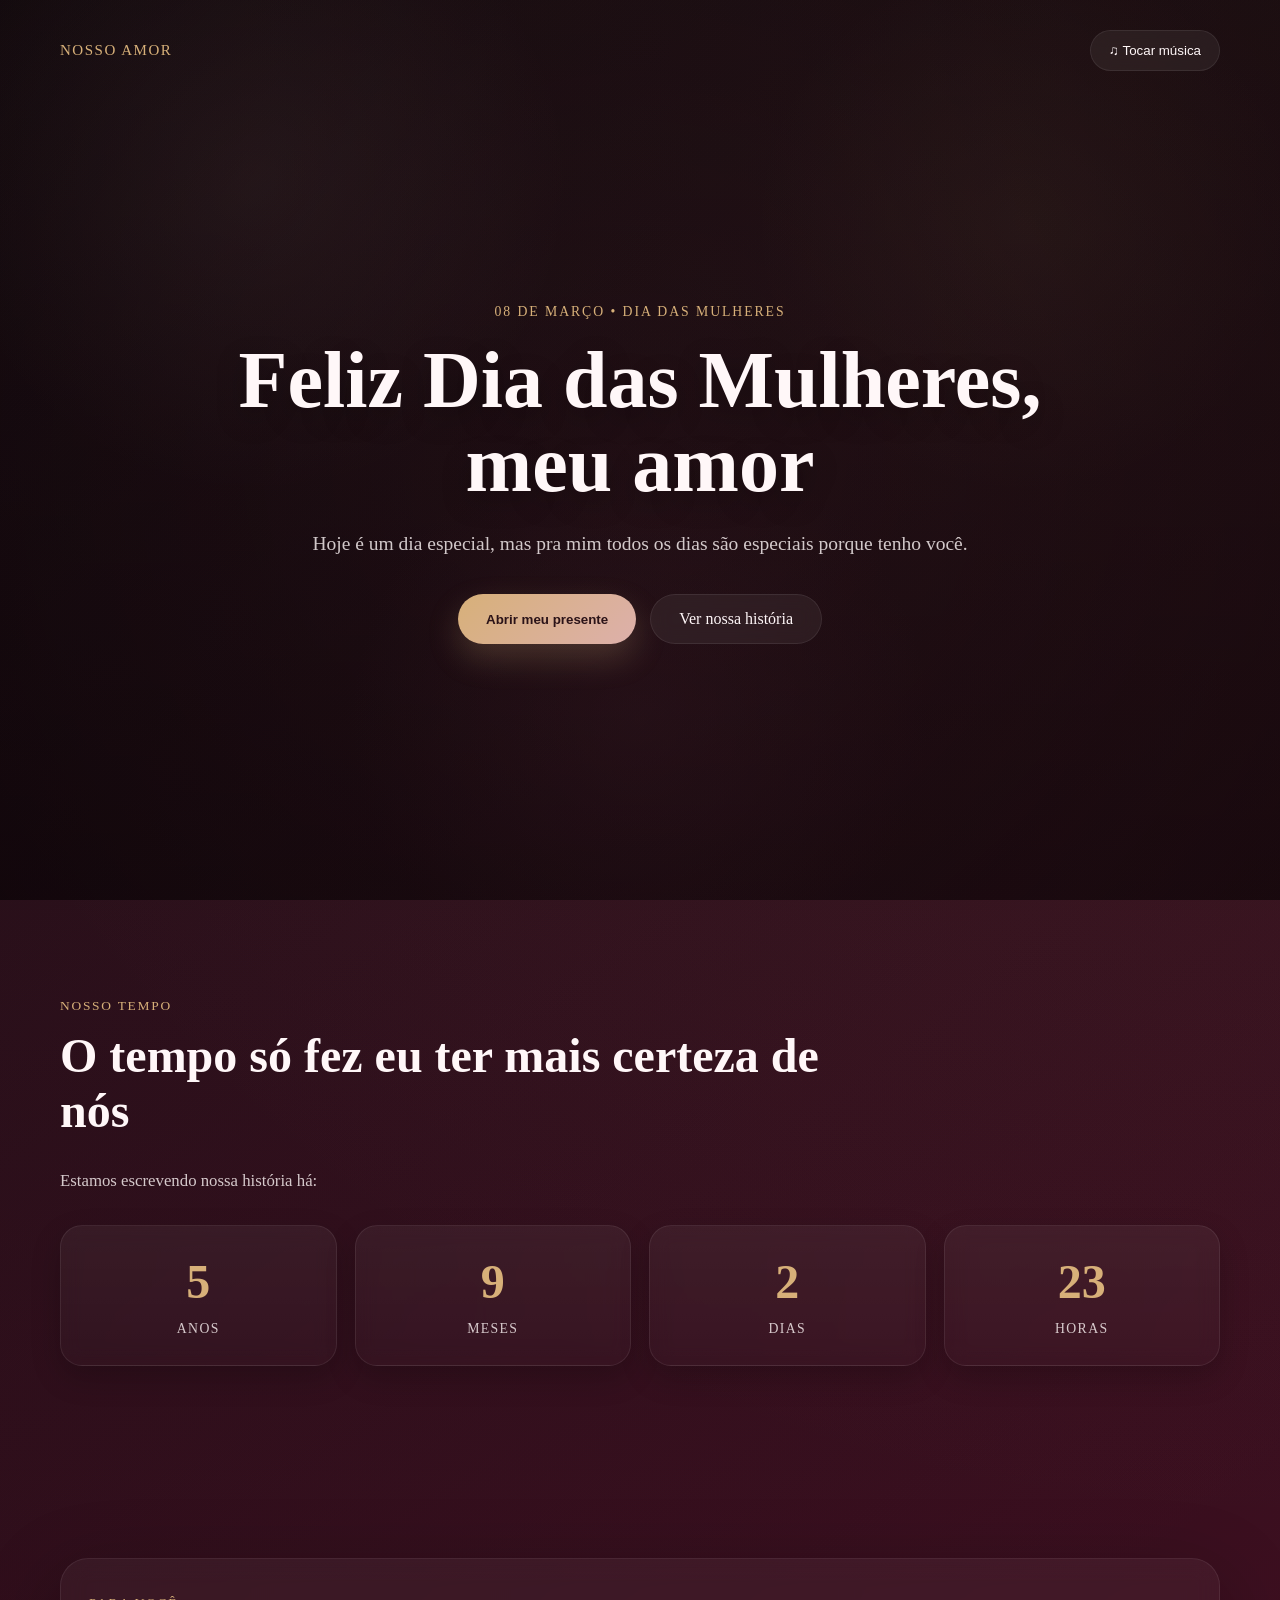
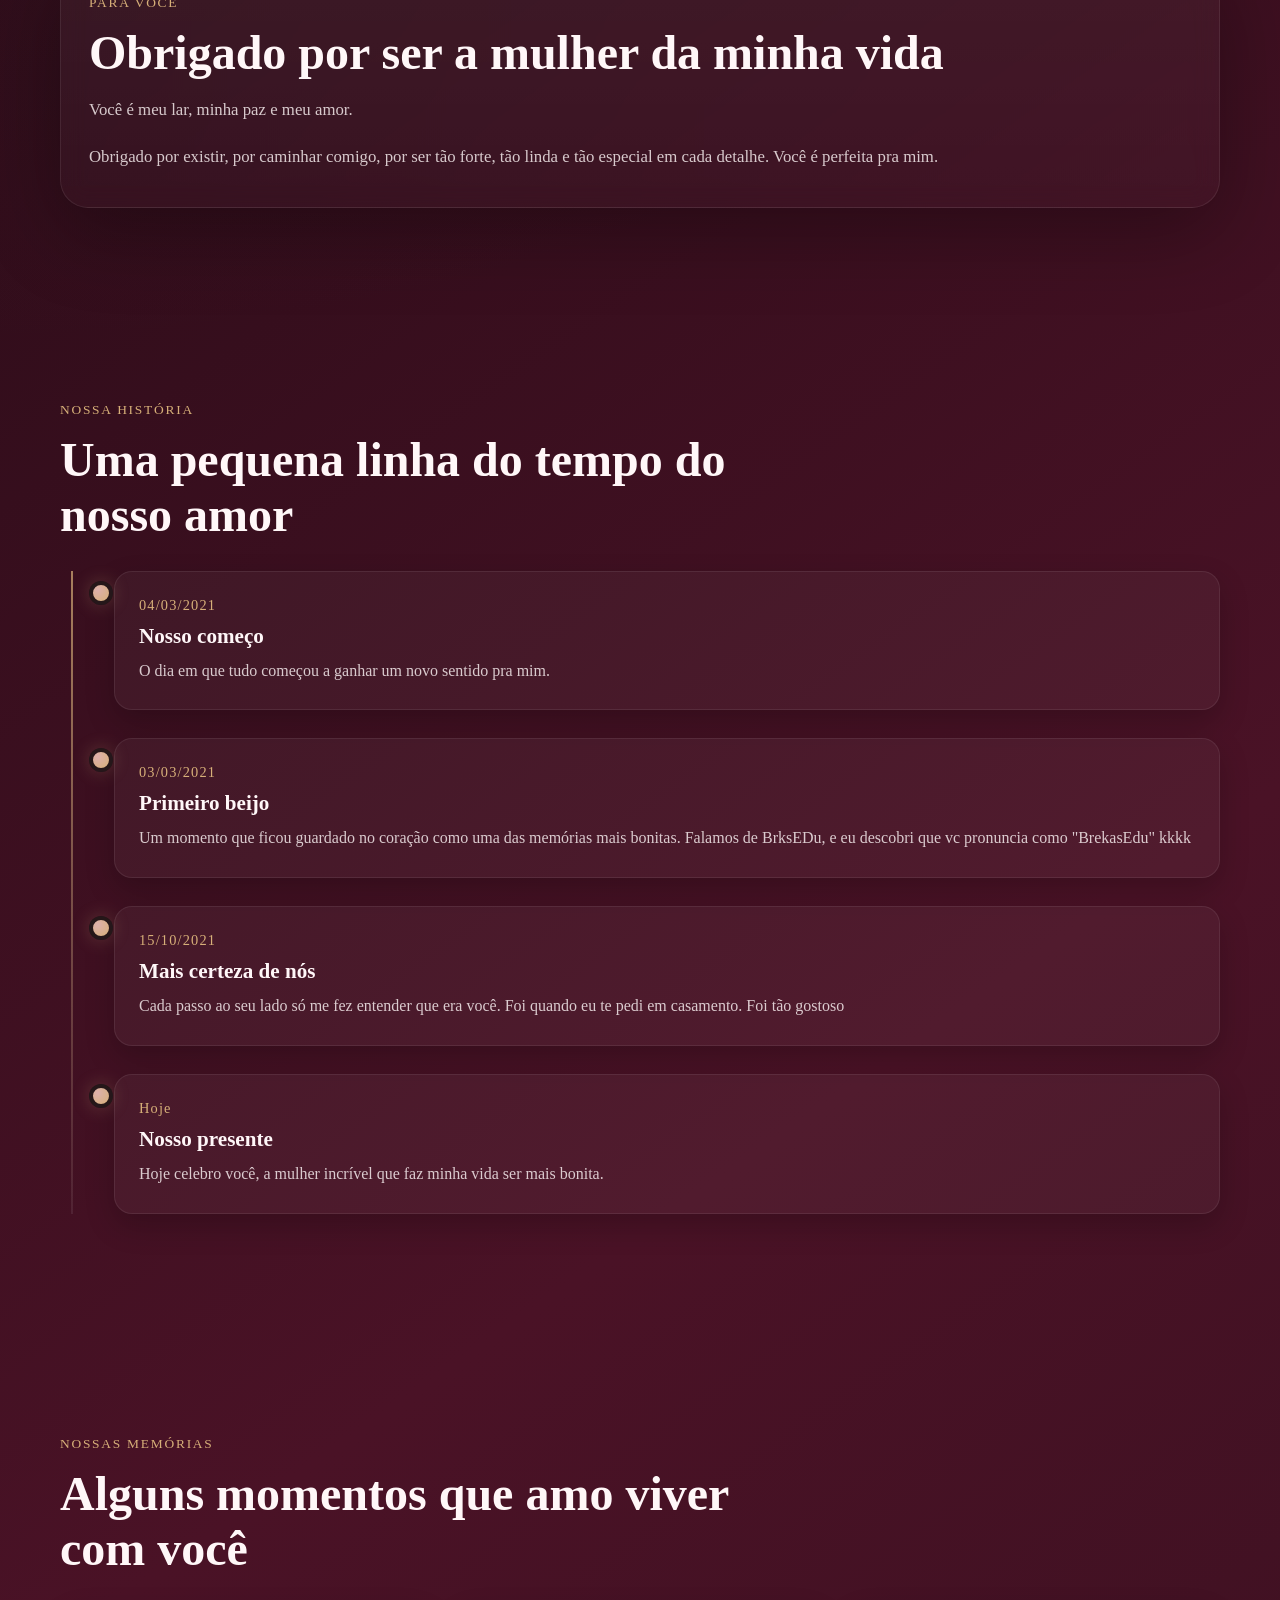
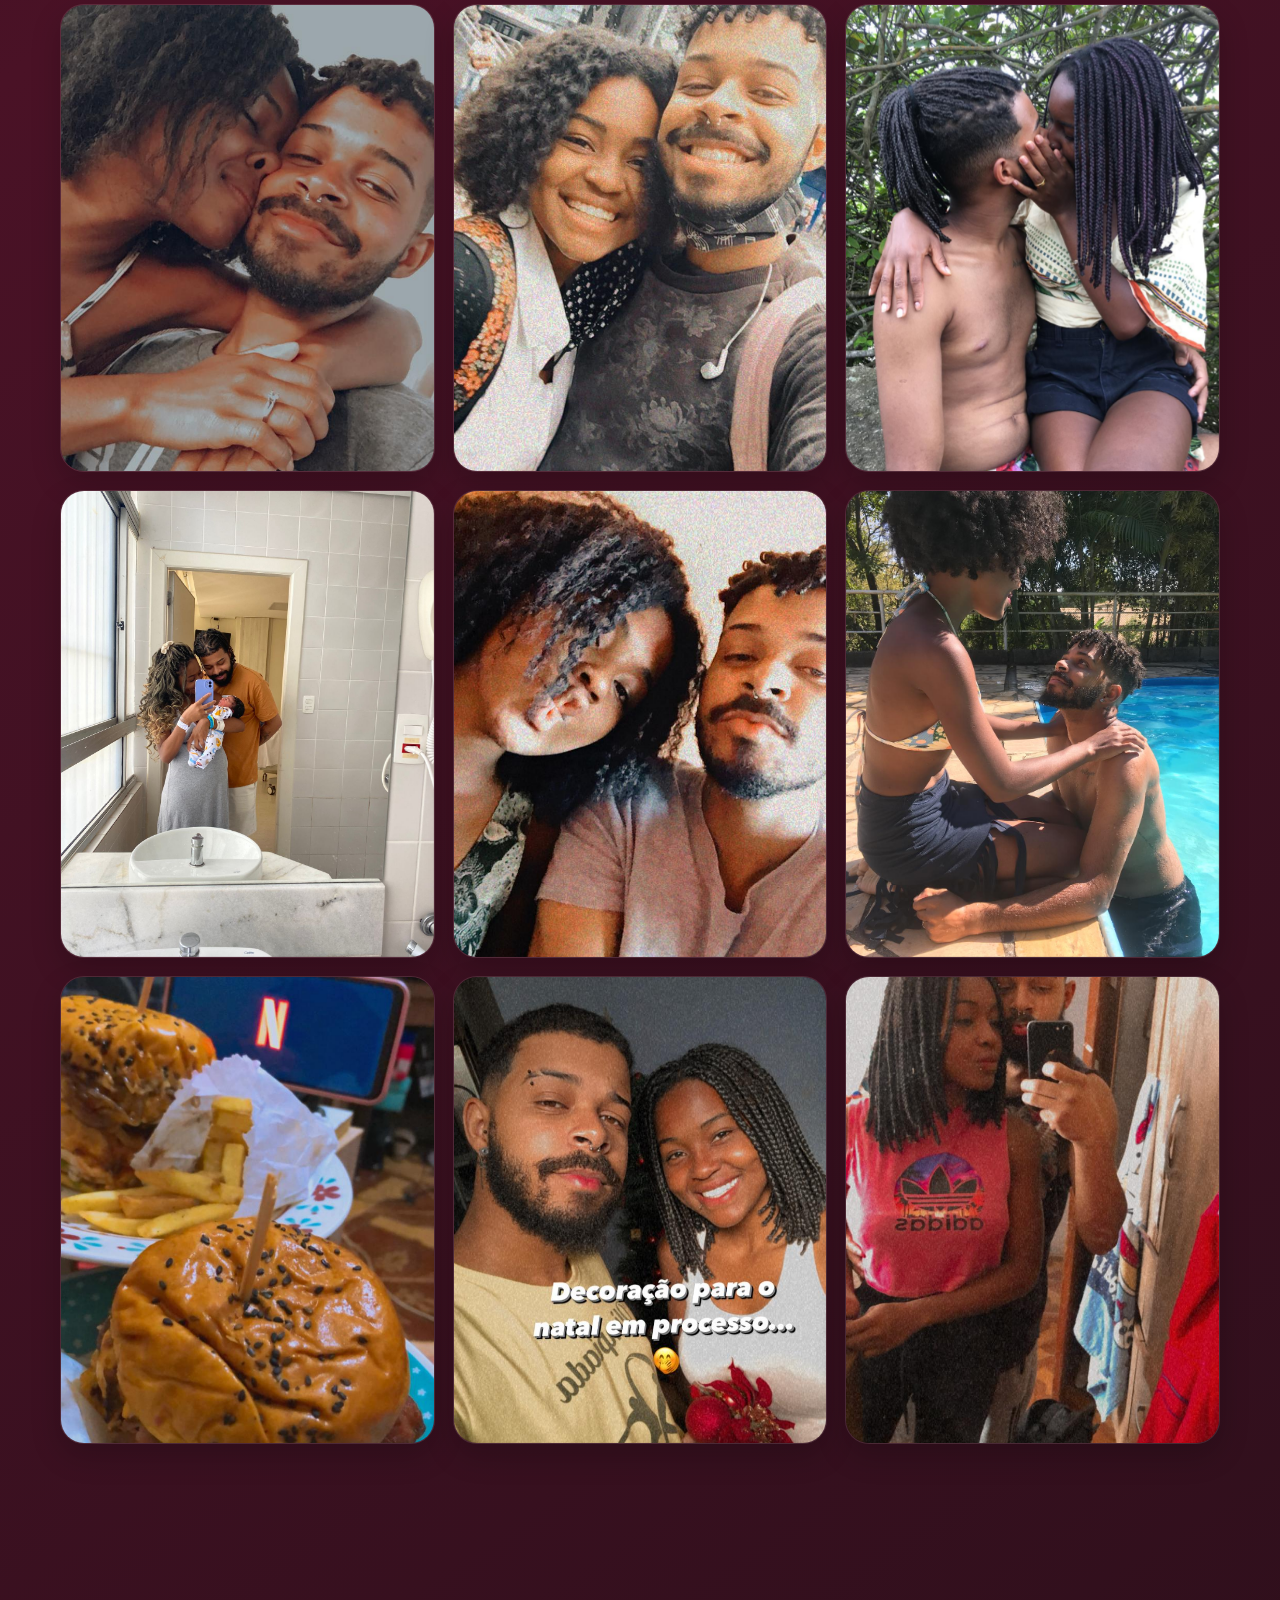
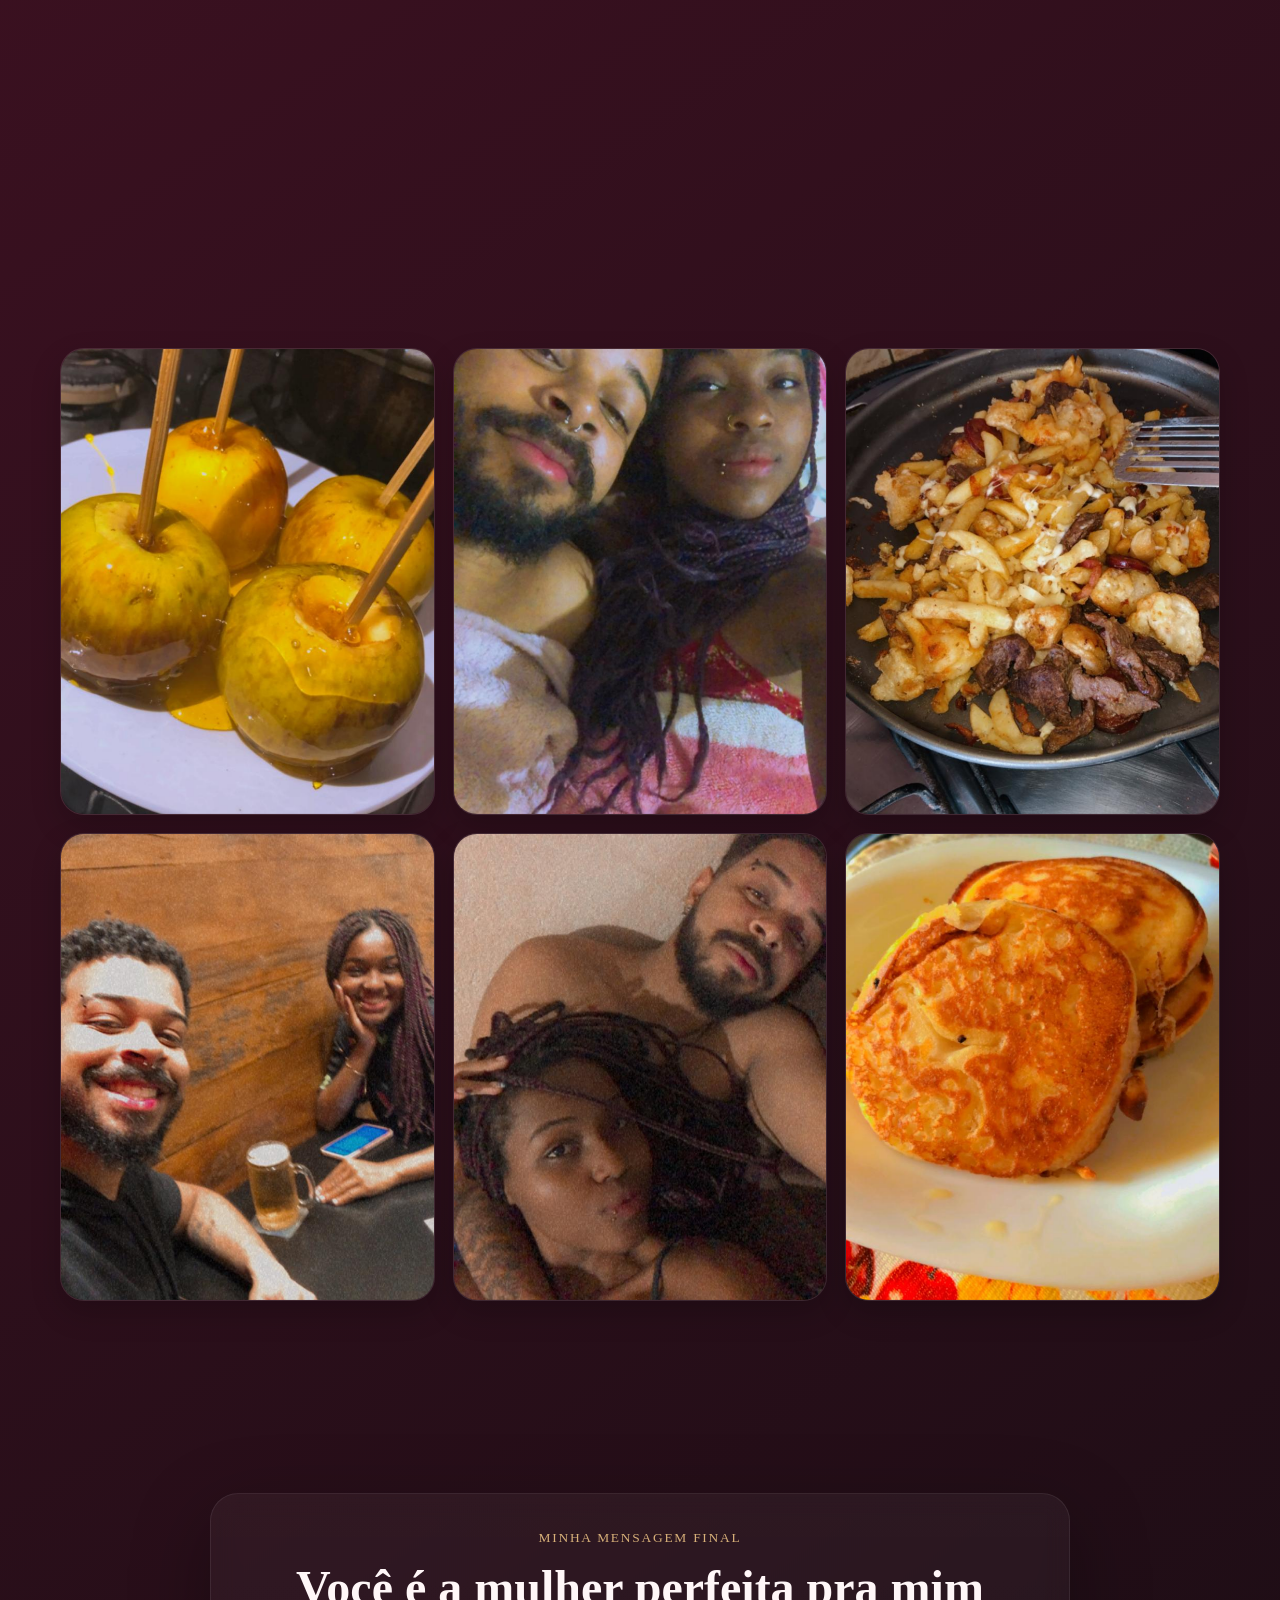
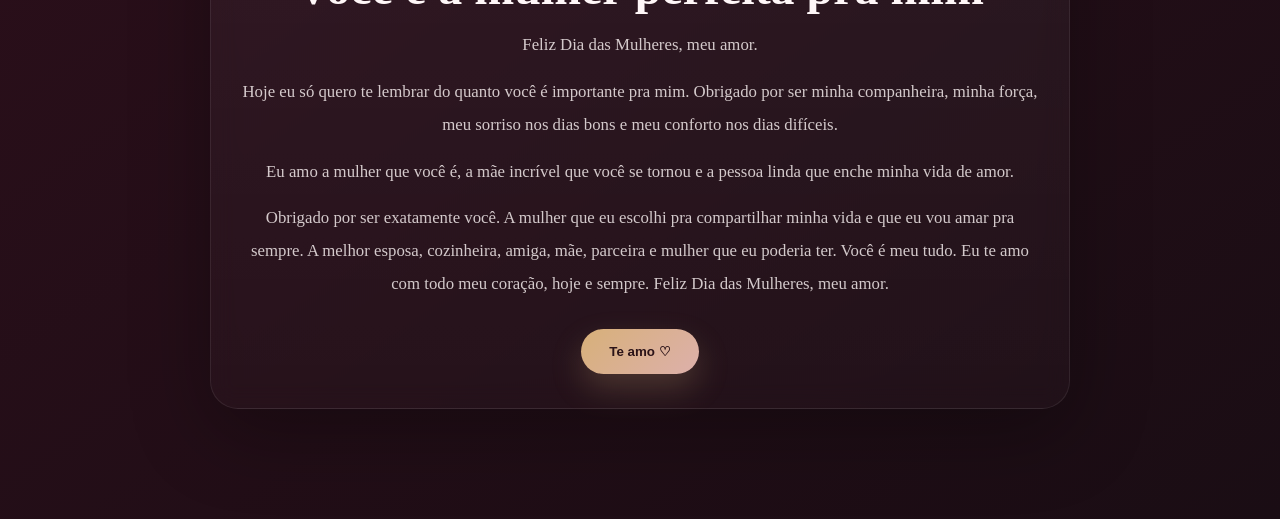
==== commit 982b9cae: "feat: Arrumei mais uns erros de html, e funções de js." ====
--- a/presente.html
+++ b/presente.html
@@ -2,7 +2,8 @@
 <html lang="pt-BR">
 <head>
   <meta charset="UTF-8" />
-  <meta name="viewport" content="width=device-width, initial-scale=1.0" />
+<meta name="viewport" content="width=device-width, initial-scale=1.0, viewport-fit=cover" />
+<meta http-equiv="X-UA-Compatible" content="IE=edge" />
   <title>Feliz Dia das Mulheres, meu amor</title>
   <link rel="stylesheet" href="css/presente.css" />
 </head>
@@ -138,75 +139,75 @@
 
       <div class="gallery-grid">
         <figure class="photo-card reveal">
-          <img src="assets/img/beijo.jpg.jpeg" alt="Momento especial nosso 1" />
-        </figure>
-
-        <figure class="photo-card reveal">
-          <img src="assets/img/capa.jpg.jpeg" alt="Momento especial nosso 2" />
-        </figure>
-
-        <figure class="photo-card reveal">
-          <img src="assets/img/noivado.jpg.jpeg" alt="Momento especial nosso 3" />
-        </figure>
-
-        <figure class="photo-card reveal">
-          <img src="assets/img/perfil.jpg.jpeg" alt="Momento especial nosso 4" />
-        </figure>
-
-        <figure class="photo-card reveal">
-          <img src="assets/img/primeiro.jpg.jpeg" alt="Momento especial nosso 5" />
-        </figure>
-
-        <figure class="photo-card reveal">
-          <img src="assets/img/viagem.jpg.jpeg" alt="Momento especial nosso 6" />
-        </figure>
-
-        <figure class="photo-card reveal">
-          <img src="assets/img/1.jpeg" alt="Momento especial nosso 7" />
-        </figure>
-
-        <figure class="photo-card reveal">
-          <img src="assets/img/2.jpeg" alt="Momento especial nosso 8" />
-        </figure>
-
-        <figure class="photo-card reveal">
-          <img src="assets/img/3.jpeg" alt="Momento especial nosso 9" />
-        </figure>
-
-        <figure class="photo-card reveal">
-          <img src="assets/img/4.jpeg" alt="Momento especial nosso 10" />
-        </figure>
-
-        <figure class="photo-card reveal">
-          <img src="assets/img/5.jpeg" alt="Momento especial nosso 11" />
-        </figure>
-
-        <figure class="photo-card reveal">
-          <img src="assets/img/6.jpeg" alt="Momento especial nosso 12" />
-        </figure>
-
-        <figure class="photo-card reveal">
-          <img src="assets/img/7.jpeg" alt="Momento especial nosso 13" />
-        </figure>
-
-        <figure class="photo-card reveal">
-          <img src="assets/img/8.jpeg" alt="Momento especial nosso 14" />
-        </figure>
-
-        <figure class="photo-card reveal">
-          <img src="assets/img/9.jpeg" alt="Momento especial nosso 15" />
-        </figure>
-
-        <figure class="photo-card reveal">
-          <img src="assets/img/10.jpeg" alt="Momento especial nosso 16" />
-        </figure>
-
-        <figure class="photo-card reveal">
-          <img src="assets/img/11.jpeg" alt="Momento especial nosso 17" />
-        </figure>
-
-        <figure class="photo-card reveal">
-          <img src="assets/img/12.jpeg" alt="Momento especial nosso 18" />
+          <img src="assets/img/beijo.jpg.jpeg" alt="Momento especial nosso 1"  class="gallery-image" />
+        </figure>
+
+        <figure class="photo-card reveal">
+          <img src="assets/img/capa.jpg.jpeg" alt="Momento especial nosso 2"  class="gallery-image" />
+        </figure>
+
+        <figure class="photo-card reveal">
+          <img src="assets/img/noivado.jpg.jpeg" alt="Momento especial nosso 3"  class="gallery-image" />
+        </figure>
+
+        <figure class="photo-card reveal">
+          <img src="assets/img/perfil.jpg.jpeg" alt="Momento especial nosso 4"  class="gallery-image" />
+        </figure>
+
+        <figure class="photo-card reveal">
+          <img src="assets/img/primeiro.jpg.jpeg" alt="Momento especial nosso 5"  class="gallery-image" />
+        </figure>
+
+        <figure class="photo-card reveal">
+          <img src="assets/img/viagem.jpg.jpeg" alt="Momento especial nosso 6"  class="gallery-image" />
+        </figure>
+
+        <figure class="photo-card reveal">
+          <img src="assets/img/1.jpeg" alt="Momento especial nosso 7"  class="gallery-image" />
+        </figure>
+
+        <figure class="photo-card reveal">
+          <img src="assets/img/2.jpeg" alt="Momento especial nosso 8"  class="gallery-image"  />
+        </figure>
+
+        <figure class="photo-card reveal">
+          <img src="assets/img/3.jpeg" alt="Momento especial nosso 9"  class="gallery-image" />
+        </figure>
+
+        <figure class="photo-card reveal">
+          <img src="assets/img/4.jpeg" alt="Momento especial nosso 10"  class="gallery-image" />
+        </figure>
+
+        <figure class="photo-card reveal">
+          <img src="assets/img/5.jpeg" alt="Momento especial nosso 11"  class="gallery-image" />
+        </figure>
+
+        <figure class="photo-card reveal">
+          <img src="assets/img/6.jpeg" alt="Momento especial nosso 12"  class="gallery-image" />
+        </figure>
+
+        <figure class="photo-card reveal">
+          <img src="assets/img/7.jpeg" alt="Momento especial nosso 13"  class="gallery-image" />
+        </figure>
+
+        <figure class="photo-card reveal">
+          <img src="assets/img/8.jpeg" alt="Momento especial nosso 14"  class="gallery-image" />
+        </figure>
+
+        <figure class="photo-card reveal">
+          <img src="assets/img/9.jpeg" alt="Momento especial nosso 15"  class="gallery-image" />
+        </figure>
+
+        <figure class="photo-card reveal">
+          <img src="assets/img/10.jpeg" alt="Momento especial nosso 16"  class="gallery-image" />
+        </figure>
+
+        <figure class="photo-card reveal">
+          <img src="assets/img/11.jpeg" alt="Momento especial nosso 17"  class="gallery-image" />
+        </figure>
+
+        <figure class="photo-card reveal">
+          <img src="assets/img/12.jpeg" alt="Momento especial nosso 18"  class="gallery-image" />
         </figure>
       </div>
     </section>
--- a/css/presente.css
+++ b/css/presente.css
@@ -43,6 +43,33 @@
   max-width: 100%;
 }
 
+img {
+  display: block;
+  max-width: 100%;
+  height: auto;
+  border: 0;
+}
+
+.photo-card {
+  position: relative;
+  overflow: hidden;
+  border-radius: 24px;
+  border: 1px solid rgba(255,255,255,0.08);
+  background: rgba(255,255,255,0.03);
+  min-height: 220px;
+}
+
+.photo-card img {
+  width: 100%;
+  height: 100%;
+  aspect-ratio: 4 / 5;
+  object-fit: cover;
+  -webkit-transform: translateZ(0);
+  transform: translateZ(0);
+  backface-visibility: hidden;
+  -webkit-backface-visibility: hidden;
+}
+
 main {
   position: relative;
   z-index: 1;
